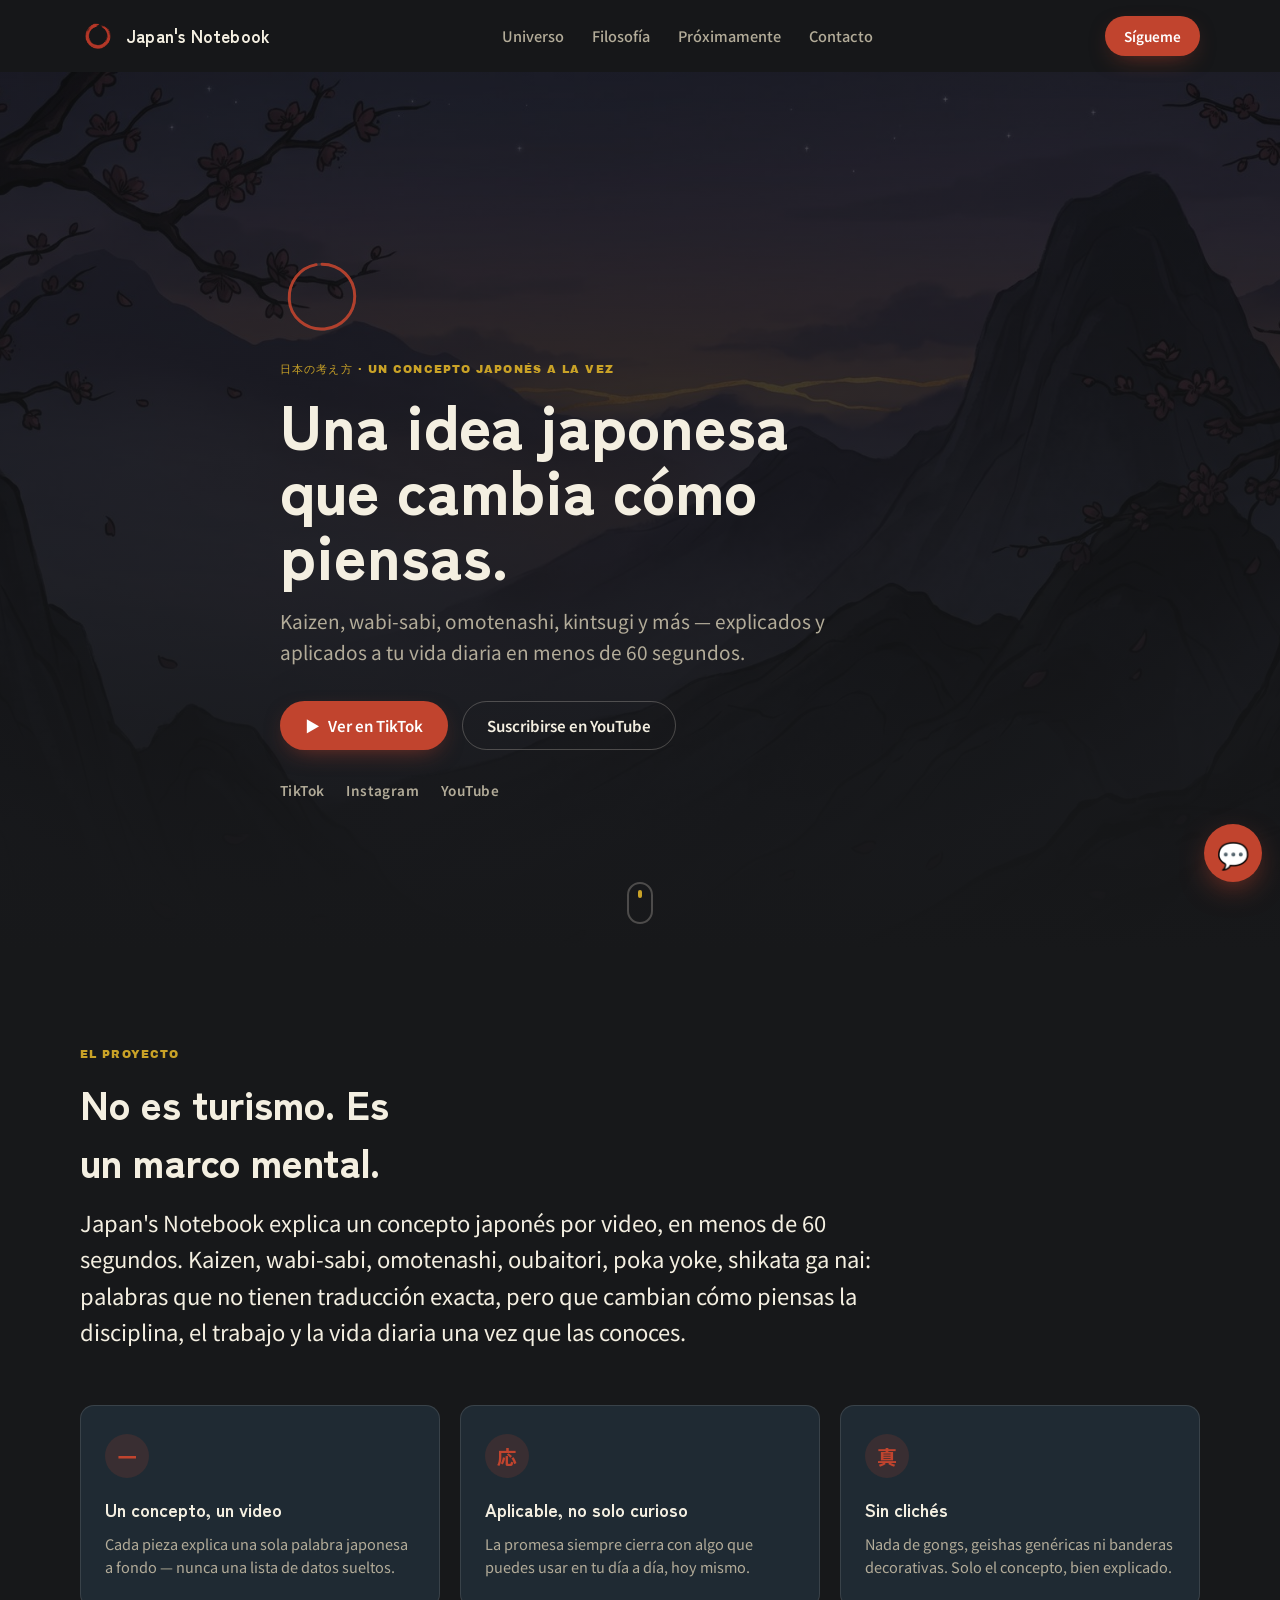
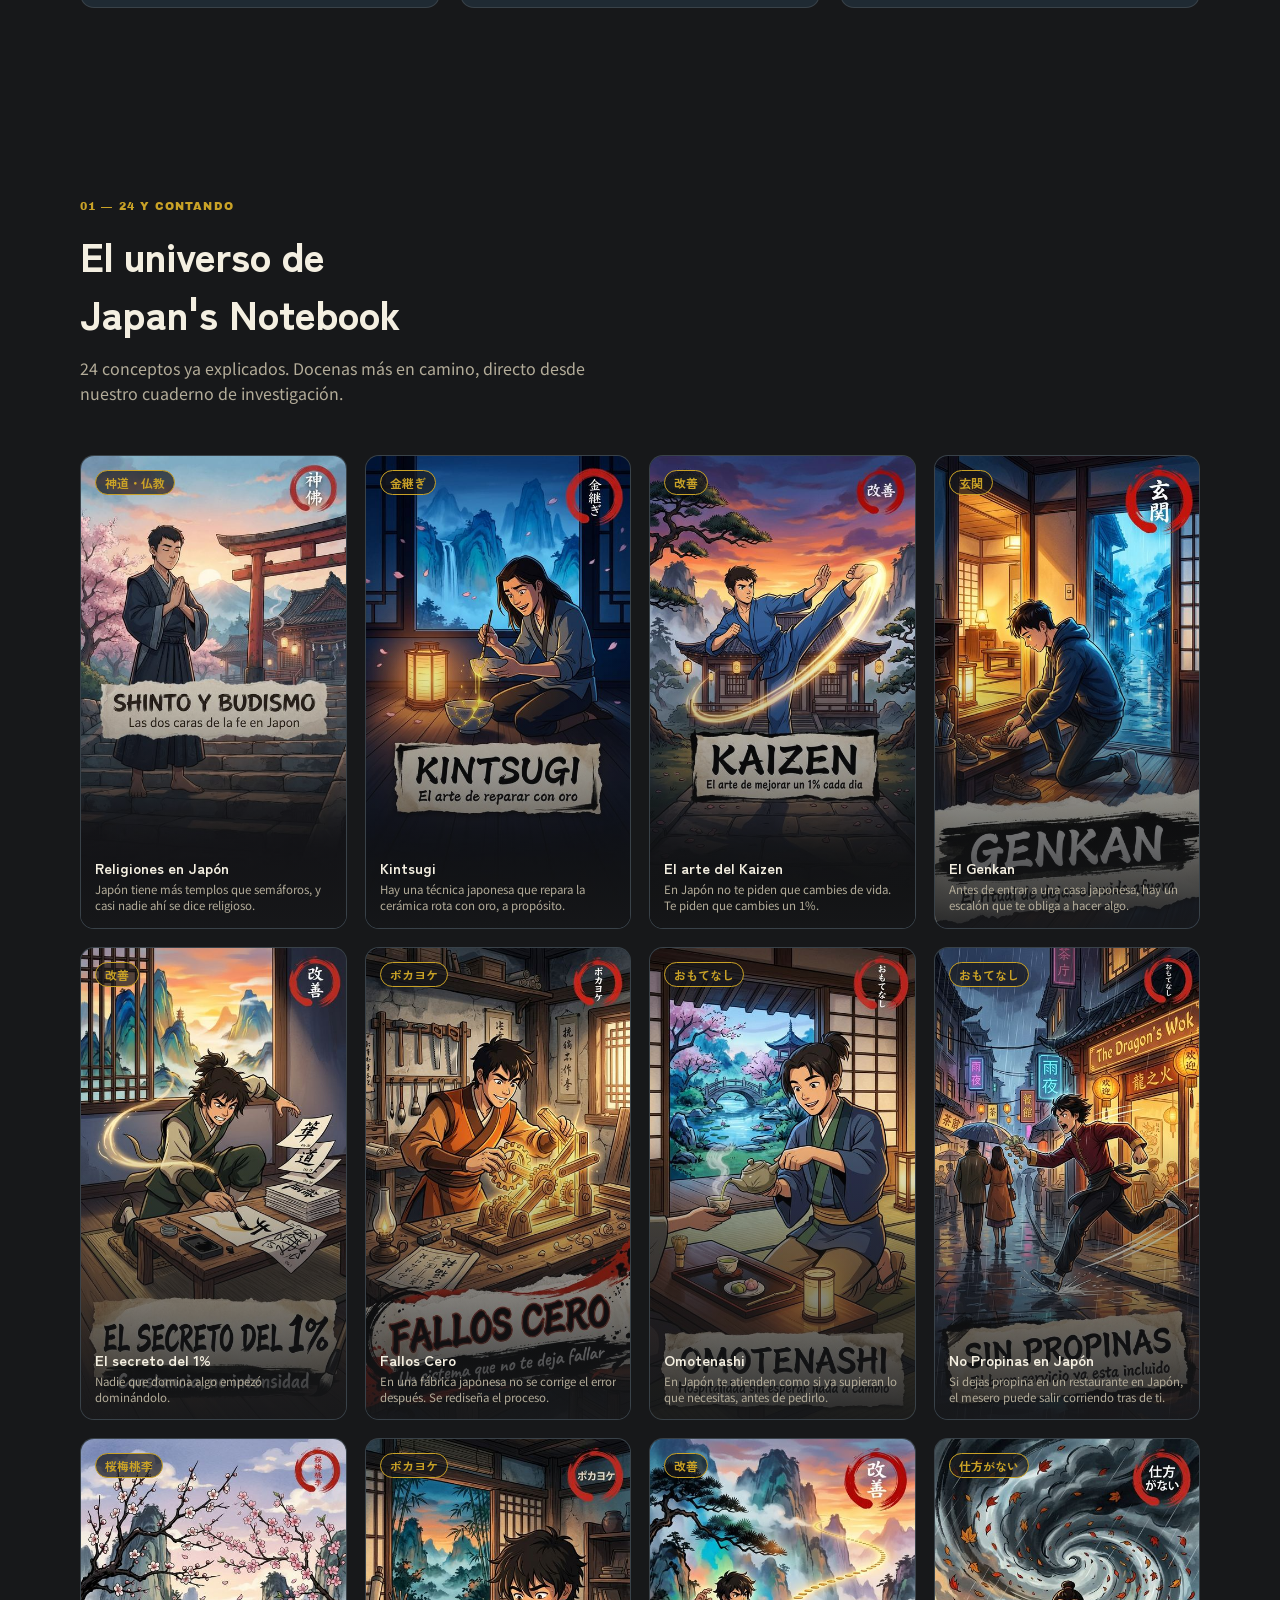
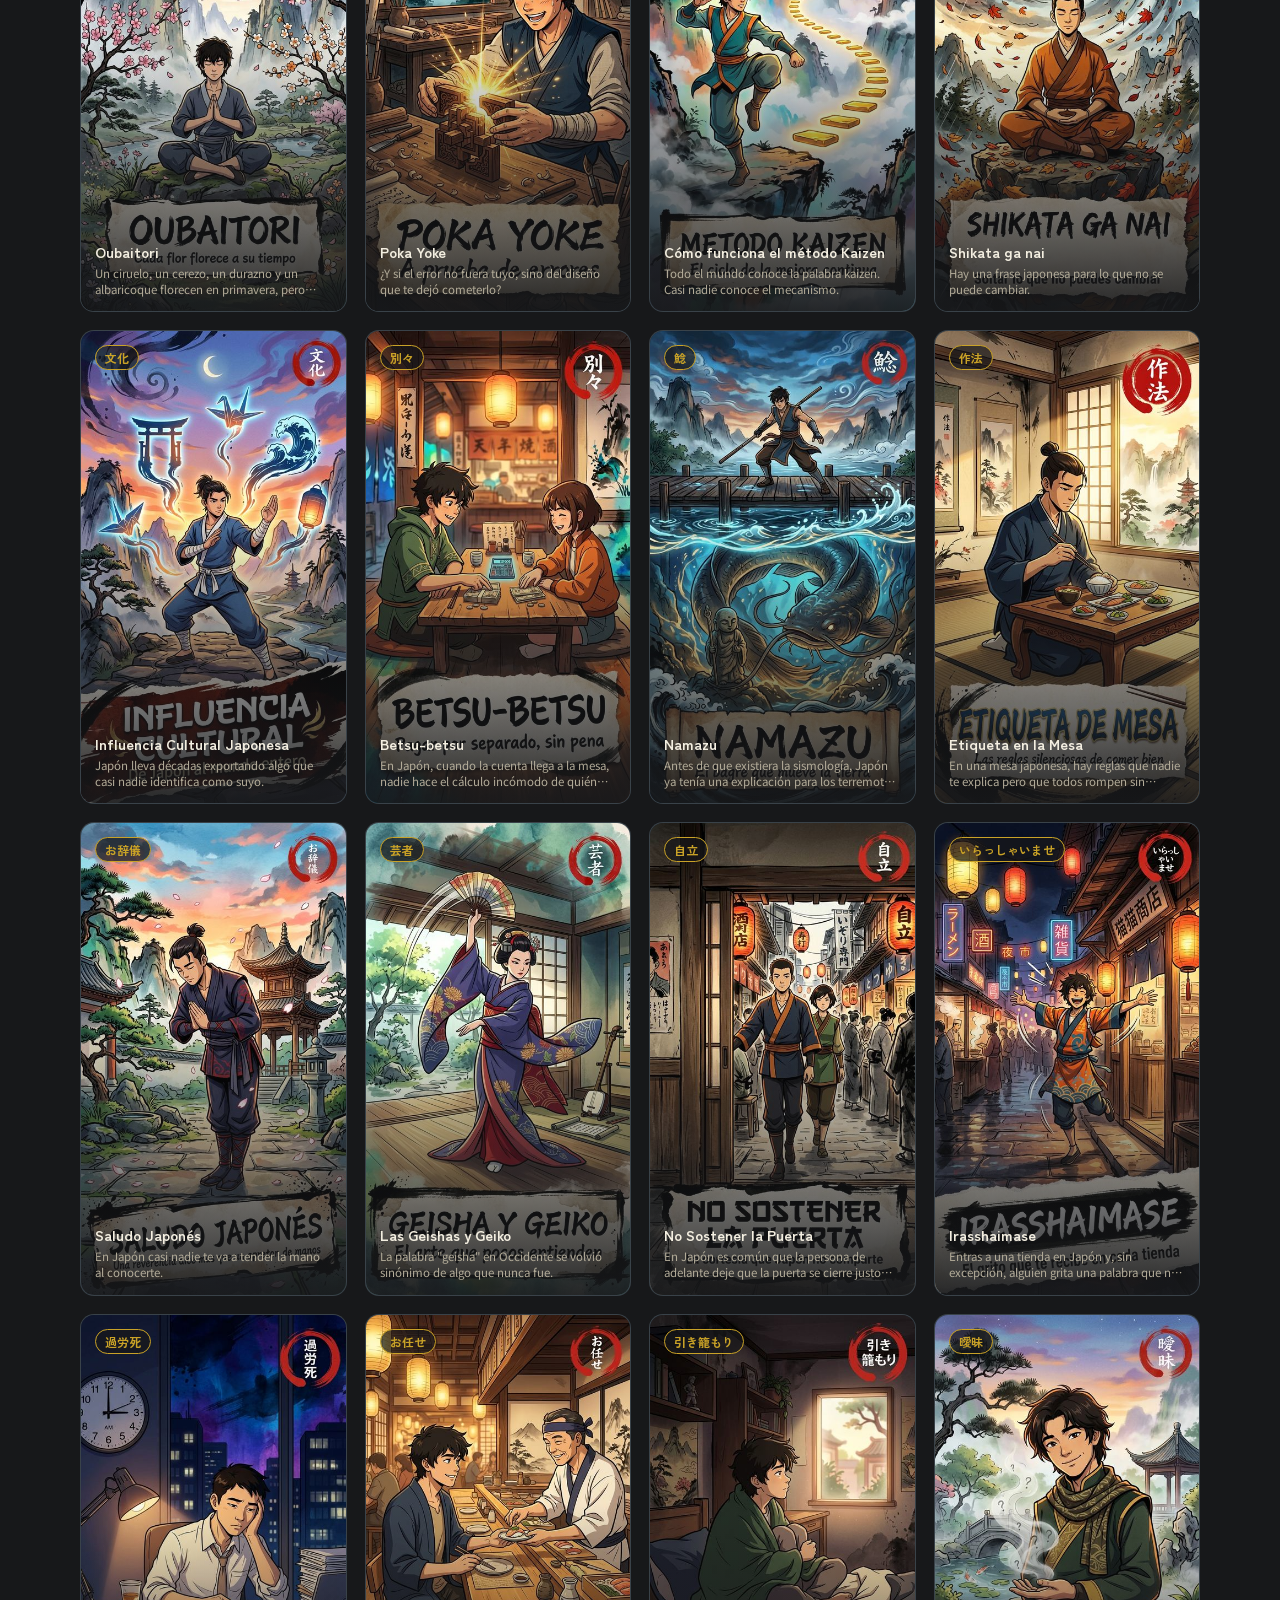
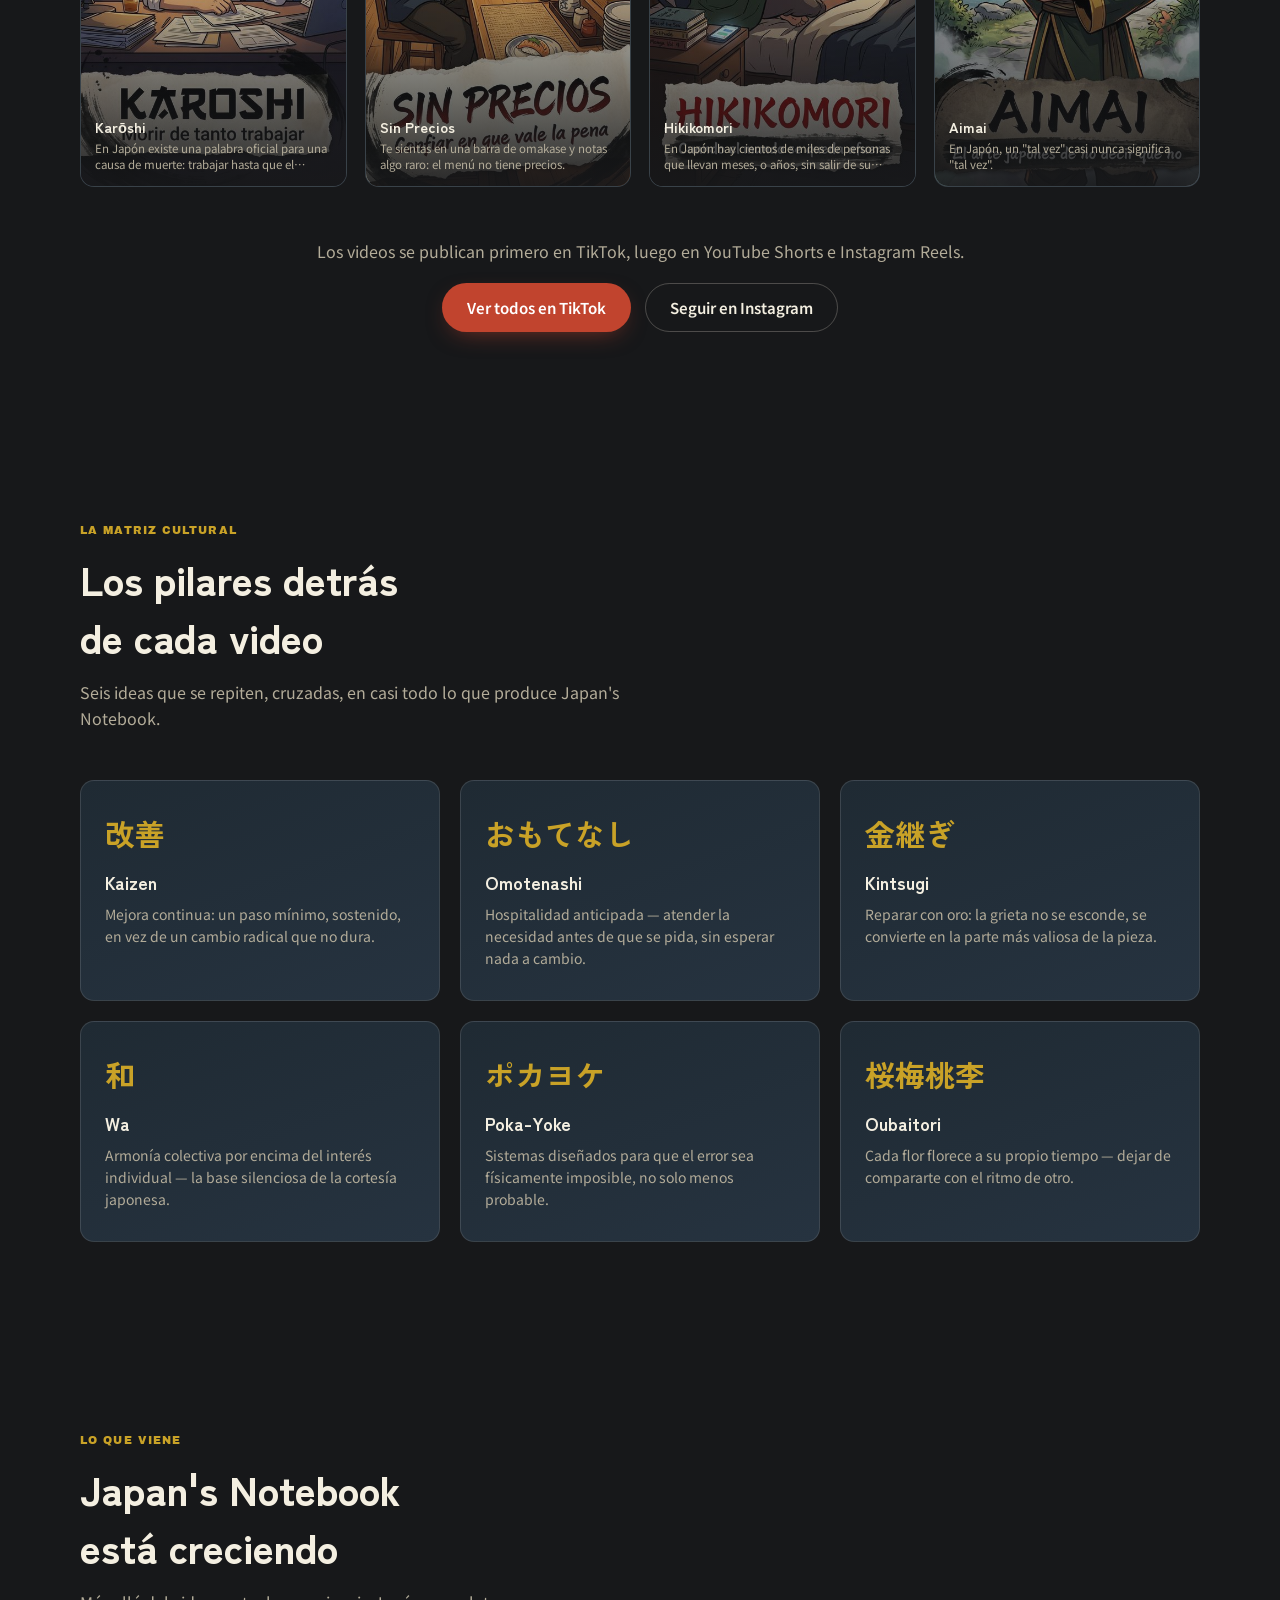
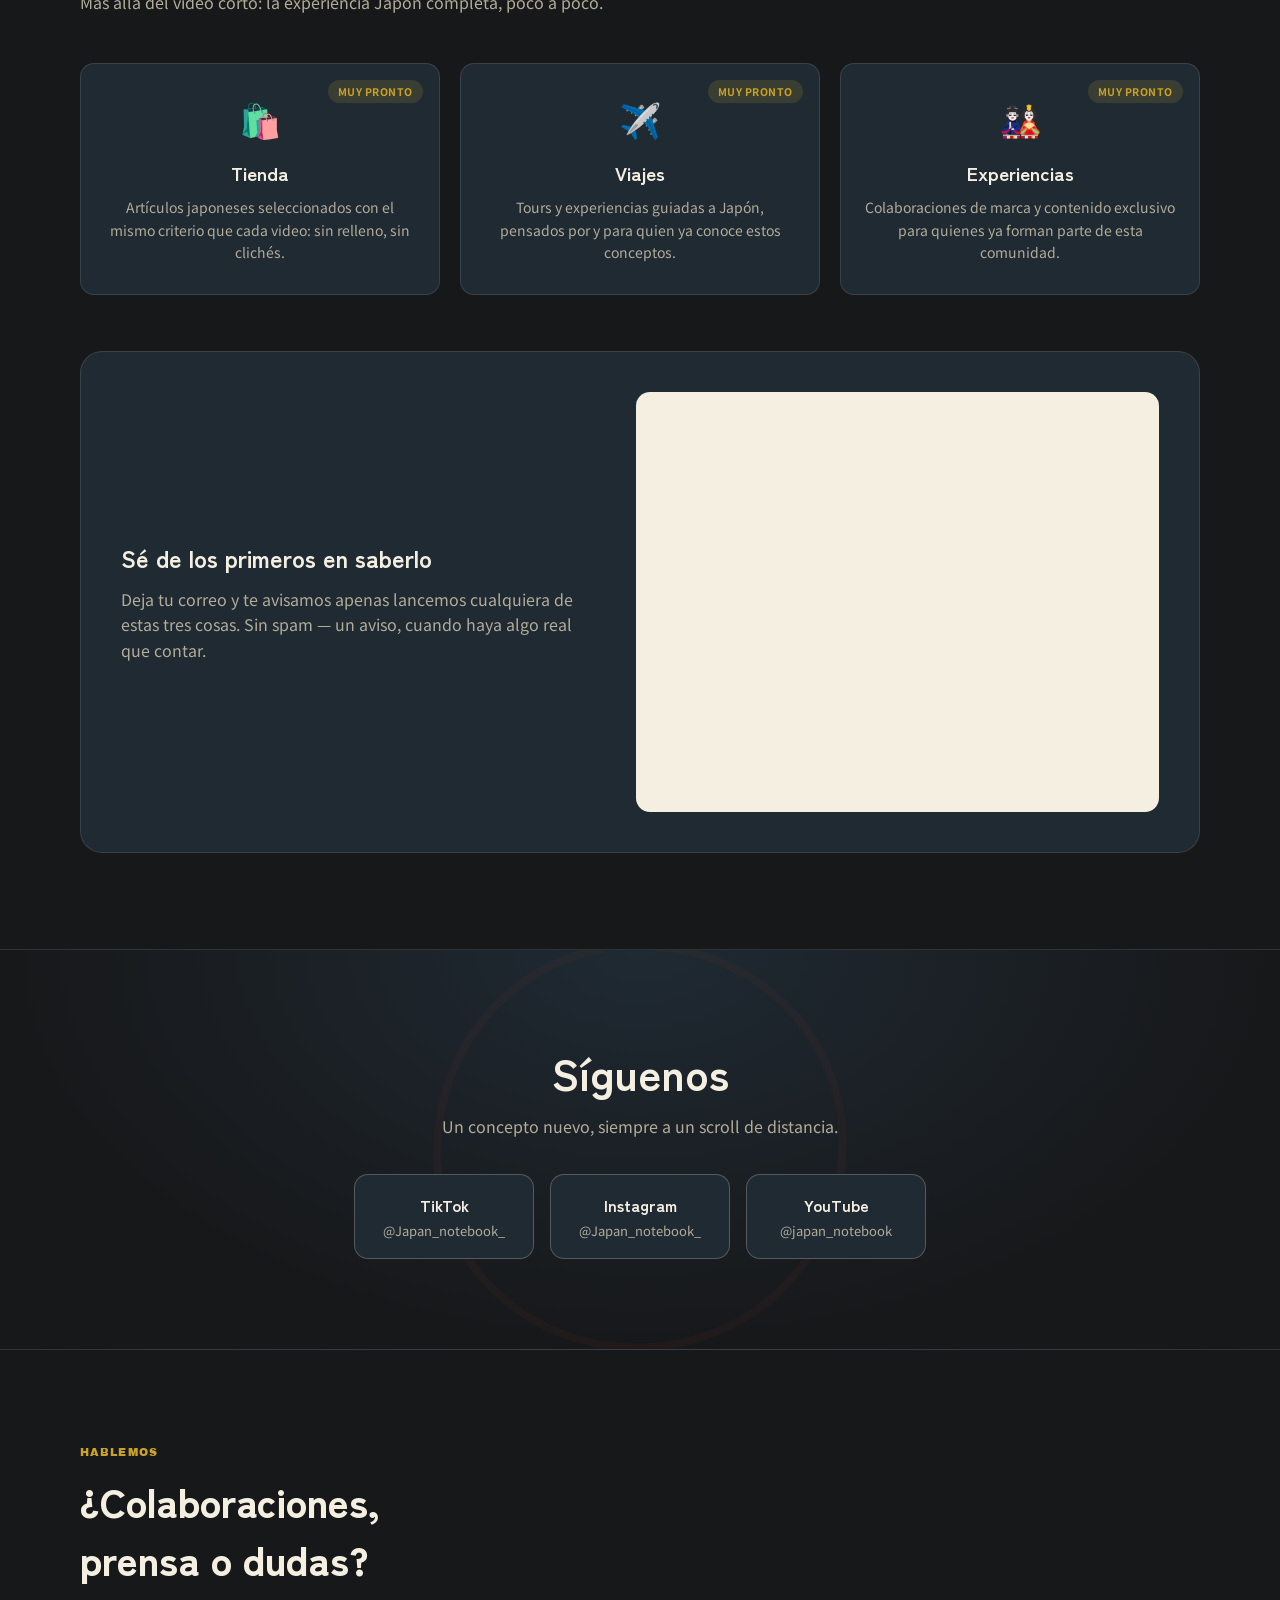
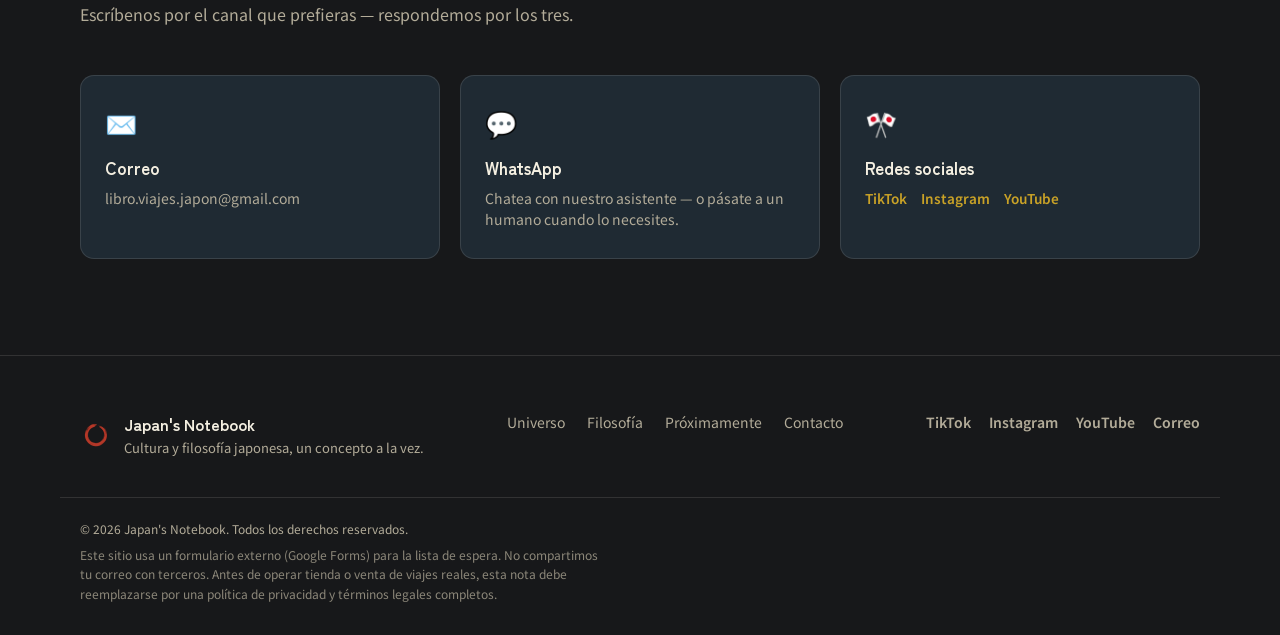
==== index.html @ 7bd335d3 "Add files via upload" ====
<!doctype html>
<html lang="es">
<head>
<meta charset="UTF-8">
<meta name="viewport" content="width=device-width, initial-scale=1, viewport-fit=cover">
<title>Japan's Notebook — Cultura y filosofía japonesa en 60 segundos</title>
<meta name="description" content="Un concepto japonés por video: kaizen, wabi-sabi, omotenashi, kintsugi y más — explicados y aplicados a tu vida diaria en menos de un minuto. Síguenos en TikTok, YouTube e Instagram.">
<meta name="theme-color" content="#17181A">
<!-- TODO: reemplazar por el dominio real una vez esté registrado (ver README.md → "Antes de publicar") -->
<link rel="canonical" href="https://japansnotebook.example.com/">

<!-- Open Graph -->
<meta property="og:type" content="website">
<meta property="og:title" content="Japan's Notebook — Cultura y filosofía japonesa en 60 segundos">
<meta property="og:description" content="Kaizen, wabi-sabi, omotenashi, kintsugi y más — un concepto japonés por video, aplicado a tu vida diaria.">
<meta property="og:image" content="assets/img/branding/hero-banner.jpg">
<meta property="og:locale" content="es_ES">

<!-- Twitter -->
<meta name="twitter:card" content="summary_large_image">
<meta name="twitter:title" content="Japan's Notebook">
<meta name="twitter:description" content="Un concepto japonés por video, explicado y aplicado en menos de 60 segundos.">
<meta name="twitter:image" content="assets/img/branding/hero-banner.jpg">

<!-- PWA -->
<link rel="manifest" href="manifest.json">
<link rel="icon" type="image/png" sizes="32x32" href="assets/icons/favicon-32.png">
<link rel="icon" type="image/png" sizes="16x16" href="assets/icons/favicon-16.png">
<link rel="apple-touch-icon" href="assets/icons/logo-192.png">

<link rel="preconnect" href="https://fonts.googleapis.com">
<link rel="preconnect" href="https://fonts.gstatic.com" crossorigin>
<link href="https://fonts.googleapis.com/css2?family=Zen+Kaku+Gothic+New:wght@500;700;900&family=Noto+Sans+JP:wght@400;500;600&family=Archivo+Black&display=swap" rel="stylesheet">

<link rel="stylesheet" href="css/styles.css">
</head>
<body>

<!-- ================= SKIP LINK ================= -->
<a class="skip-link" href="#main">Saltar al contenido</a>

<!-- ================= HEADER ================= -->
<header class="site-header" id="siteHeader">
  <div class="wrap header-inner">
    <a href="#top" class="brand" aria-label="Japan's Notebook — inicio">
      <img src="assets/img/branding/logo.png" alt="" class="brand-logo" width="36" height="36">
      <span class="brand-name">Japan's Notebook</span>
    </a>

    <nav class="main-nav" id="mainNav" aria-label="Navegación principal">
      <a href="#universo">Universo</a>
      <a href="#filosofia">Filosofía</a>
      <a href="#proximamente">Próximamente</a>
      <a href="#contacto">Contacto</a>
    </nav>

    <div class="header-actions">
      <a class="btn btn-primary btn-sm" href="https://www.tiktok.com/@Japan_notebook_" target="_blank" rel="noopener">Sígueme</a>
      <button class="nav-toggle" id="navToggle" aria-expanded="false" aria-controls="mainNav" aria-label="Abrir menú">
        <span></span><span></span><span></span>
      </button>
    </div>
  </div>
</header>

<main id="main">

  <!-- ================= HERO ================= -->
  <section class="hero" id="top">
    <div class="hero-bg" aria-hidden="true">
      <img src="assets/img/branding/hero-banner.jpg" alt="" width="1920" height="1073">
    </div>
    <div class="hero-scrim" aria-hidden="true"></div>

    <div class="wrap hero-inner">
      <svg class="hero-enso" viewBox="0 0 200 200" aria-hidden="true">
        <circle class="hero-enso-track" cx="100" cy="100" r="78" />
        <path class="hero-enso-stroke" d="M 100 22 C 143 22 178 55 178 98 C 178 138 148 172 106 176 C 62 180 24 148 22 106 C 20 66 46 30 86 23" />
      </svg>

      <p class="eyebrow reveal">日本の考え方 · Un concepto japonés a la vez</p>
      <h1 class="hero-title reveal">Una idea japonesa<br>que cambia cómo piensas.</h1>
      <p class="hero-sub reveal">Kaizen, wabi-sabi, omotenashi, kintsugi y más — explicados y aplicados a tu vida diaria en menos de 60 segundos.</p>

      <div class="hero-ctas reveal">
        <a class="btn btn-primary" href="https://www.tiktok.com/@Japan_notebook_" target="_blank" rel="noopener">
          <span class="ico" aria-hidden="true">▶</span> Ver en TikTok
        </a>
        <a class="btn btn-outline" href="https://www.youtube.com/@japan_notebook" target="_blank" rel="noopener">Suscribirse en YouTube</a>
      </div>

      <div class="hero-socials reveal" aria-label="Redes sociales">
        <a href="https://www.tiktok.com/@Japan_notebook_" target="_blank" rel="noopener" aria-label="TikTok">TikTok</a>
        <a href="https://www.instagram.com/Japan_notebook_" target="_blank" rel="noopener" aria-label="Instagram">Instagram</a>
        <a href="https://www.youtube.com/@japan_notebook" target="_blank" rel="noopener" aria-label="YouTube">YouTube</a>
      </div>
    </div>

    <a href="#manifiesto" class="scroll-cue" aria-label="Bajar a la siguiente sección">
      <span></span>
    </a>
  </section>

  <!-- ================= AD SLOT 1 ================= -->
  <div class="ad-slot" id="adSlot1" data-ad-slot="1" aria-hidden="true">
    <!--
      Espacio reservado para Google AdSense.
      Pega aquí tu <script> de AdSense y el bloque <ins class="adsbygoogle">.
      El contenedor .ad-slot está oculto (display:none) hasta que tenga contenido real,
      para no mostrar una caja vacía a los visitantes. Ver README.md → "Monetización con anuncios".
    -->
  </div>

  <!-- ================= MANIFIESTO ================= -->
  <section class="section manifesto" id="manifiesto">
    <div class="wrap">
      <p class="eyebrow reveal">El proyecto</p>
      <h2 class="section-title reveal">No es turismo. Es un marco mental.</h2>
      <p class="manifesto-lead reveal">
        Japan's Notebook explica un concepto japonés por video, en menos de 60 segundos. Kaizen, wabi-sabi,
        omotenashi, oubaitori, poka yoke, shikata ga nai: palabras que no tienen traducción exacta, pero que
        cambian cómo piensas la disciplina, el trabajo y la vida diaria una vez que las conoces.
      </p>

      <div class="pillars">
        <article class="pillar reveal">
          <span class="pillar-mark" aria-hidden="true">一</span>
          <h3>Un concepto, un video</h3>
          <p>Cada pieza explica una sola palabra japonesa a fondo — nunca una lista de datos sueltos.</p>
        </article>
        <article class="pillar reveal">
          <span class="pillar-mark" aria-hidden="true">応</span>
          <h3>Aplicable, no solo curioso</h3>
          <p>La promesa siempre cierra con algo que puedes usar en tu día a día, hoy mismo.</p>
        </article>
        <article class="pillar reveal">
          <span class="pillar-mark" aria-hidden="true">真</span>
          <h3>Sin clichés</h3>
          <p>Nada de gongs, geishas genéricas ni banderas decorativas. Solo el concepto, bien explicado.</p>
        </article>
      </div>
    </div>
  </section>

  <!-- ================= UNIVERSO ================= -->
  <section class="section universo" id="universo">
    <div class="wrap">
      <p class="eyebrow reveal">01 — 24 y contando</p>
      <h2 class="section-title reveal">El universo de Japan's Notebook</h2>
      <p class="section-sub reveal">24 conceptos ya explicados. Docenas más en camino, directo desde nuestro cuaderno de investigación.</p>

      <div class="video-grid" id="videoGrid"><!-- generado por js/main.js --></div>

      <div class="universo-cta reveal">
        <p>Los videos se publican primero en TikTok, luego en YouTube Shorts e Instagram Reels.</p>
        <div class="hero-ctas">
          <a class="btn btn-primary" href="https://www.tiktok.com/@Japan_notebook_" target="_blank" rel="noopener">Ver todos en TikTok</a>
          <a class="btn btn-outline" href="https://www.instagram.com/Japan_notebook_" target="_blank" rel="noopener">Seguir en Instagram</a>
        </div>
      </div>
    </div>
  </section>

  <!-- ================= FILOSOFÍA ================= -->
  <section class="section filosofia" id="filosofia">
    <div class="wrap">
      <p class="eyebrow reveal">La matriz cultural</p>
      <h2 class="section-title reveal">Los pilares detrás de cada video</h2>
      <p class="section-sub reveal">Seis ideas que se repiten, cruzadas, en casi todo lo que produce Japan's Notebook.</p>

      <div class="philosophy-grid">
        <article class="phi-tile reveal">
          <span class="phi-kanji" lang="ja">改善</span>
          <h3>Kaizen</h3>
          <p>Mejora continua: un paso mínimo, sostenido, en vez de un cambio radical que no dura.</p>
        </article>
        <article class="phi-tile reveal">
          <span class="phi-kanji" lang="ja">おもてなし</span>
          <h3>Omotenashi</h3>
          <p>Hospitalidad anticipada — atender la necesidad antes de que se pida, sin esperar nada a cambio.</p>
        </article>
        <article class="phi-tile reveal">
          <span class="phi-kanji" lang="ja">金継ぎ</span>
          <h3>Kintsugi</h3>
          <p>Reparar con oro: la grieta no se esconde, se convierte en la parte más valiosa de la pieza.</p>
        </article>
        <article class="phi-tile reveal">
          <span class="phi-kanji" lang="ja">和</span>
          <h3>Wa</h3>
          <p>Armonía colectiva por encima del interés individual — la base silenciosa de la cortesía japonesa.</p>
        </article>
        <article class="phi-tile reveal">
          <span class="phi-kanji" lang="ja">ポカヨケ</span>
          <h3>Poka-Yoke</h3>
          <p>Sistemas diseñados para que el error sea físicamente imposible, no solo menos probable.</p>
        </article>
        <article class="phi-tile reveal">
          <span class="phi-kanji" lang="ja">桜梅桃李</span>
          <h3>Oubaitori</h3>
          <p>Cada flor florece a su propio tiempo — dejar de compararte con el ritmo de otro.</p>
        </article>
      </div>
    </div>
  </section>

  <!-- ================= AD SLOT 2 ================= -->
  <div class="ad-slot" id="adSlot2" data-ad-slot="2" aria-hidden="true">
    <!-- Segundo espacio reservado para Google AdSense. Ver README.md -->
  </div>

  <!-- ================= PRÓXIMAMENTE ================= -->
  <section class="section proximamente" id="proximamente">
    <div class="wrap">
      <p class="eyebrow reveal">Lo que viene</p>
      <h2 class="section-title reveal">Japan's Notebook está creciendo</h2>
      <p class="section-sub reveal">Más allá del video corto: la experiencia Japón completa, poco a poco.</p>

      <div class="coming-grid">
        <article class="coming-card reveal">
          <span class="coming-badge">Muy pronto</span>
          <span class="coming-icon" aria-hidden="true">🛍️</span>
          <h3>Tienda</h3>
          <p>Artículos japoneses seleccionados con el mismo criterio que cada video: sin relleno, sin clichés.</p>
        </article>
        <article class="coming-card reveal">
          <span class="coming-badge">Muy pronto</span>
          <span class="coming-icon" aria-hidden="true">✈️</span>
          <h3>Viajes</h3>
          <p>Tours y experiencias guiadas a Japón, pensados por y para quien ya conoce estos conceptos.</p>
        </article>
        <article class="coming-card reveal">
          <span class="coming-badge">Muy pronto</span>
          <span class="coming-icon" aria-hidden="true">🎎</span>
          <h3>Experiencias</h3>
          <p>Colaboraciones de marca y contenido exclusivo para quienes ya forman parte de esta comunidad.</p>
        </article>
      </div>

      <div class="waitlist reveal">
        <div class="waitlist-copy">
          <h3>Sé de los primeros en saberlo</h3>
          <p>Deja tu correo y te avisamos apenas lancemos cualquiera de estas tres cosas. Sin spam — un aviso, cuando haya algo real que contar.</p>
        </div>
        <div class="waitlist-form-wrap">
          <iframe
            title="Formulario de lista de espera — Japan's Notebook"
            src="https://docs.google.com/forms/d/e/1FAIpQLSeVOFcT_PBuRQV5tQ8cp1-GQurN9Yeg6N2aYg0FWGImpdUIcw/viewform?embedded=true"
            loading="lazy">
            Cargando…
          </iframe>
        </div>
      </div>
    </div>
  </section>

  <!-- ================= SOCIAL CTA BAND ================= -->
  <section class="social-band">
    <div class="wrap social-band-inner">
      <svg class="band-enso" viewBox="0 0 200 200" aria-hidden="true">
        <path d="M 100 22 C 143 22 178 55 178 98 C 178 138 148 172 106 176 C 62 180 24 148 22 106 C 20 66 46 30 86 23" />
      </svg>
      <h2 class="reveal">Síguenos</h2>
      <p class="reveal">Un concepto nuevo, siempre a un scroll de distancia.</p>
      <div class="social-buttons reveal">
        <a class="social-btn" href="https://www.tiktok.com/@Japan_notebook_" target="_blank" rel="noopener">
          <strong>TikTok</strong><span>@Japan_notebook_</span>
        </a>
        <a class="social-btn" href="https://www.instagram.com/Japan_notebook_" target="_blank" rel="noopener">
          <strong>Instagram</strong><span>@Japan_notebook_</span>
        </a>
        <a class="social-btn" href="https://www.youtube.com/@japan_notebook" target="_blank" rel="noopener">
          <strong>YouTube</strong><span>@japan_notebook</span>
        </a>
      </div>
    </div>
  </section>

  <!-- ================= CONTACTO ================= -->
  <section class="section contacto" id="contacto">
    <div class="wrap">
      <p class="eyebrow reveal">Hablemos</p>
      <h2 class="section-title reveal">¿Colaboraciones, prensa o dudas?</h2>
      <p class="section-sub reveal">Escríbenos por el canal que prefieras — respondemos por los tres.</p>

      <div class="contact-grid">
        <a class="contact-card reveal" href="mailto:libro.viajes.japon@gmail.com">
          <span class="contact-icon" aria-hidden="true">✉️</span>
          <h3>Correo</h3>
          <p>libro.viajes.japon@gmail.com</p>
        </a>
        <button class="contact-card reveal" type="button" id="openChatbot">
          <span class="contact-icon" aria-hidden="true">💬</span>
          <h3>WhatsApp</h3>
          <p>Chatea con nuestro asistente — o pásate a un humano cuando lo necesites.</p>
        </button>
        <div class="contact-card reveal contact-card-socials">
          <span class="contact-icon" aria-hidden="true">🎌</span>
          <h3>Redes sociales</h3>
          <div class="contact-social-links">
            <a href="https://www.tiktok.com/@Japan_notebook_" target="_blank" rel="noopener">TikTok</a>
            <a href="https://www.instagram.com/Japan_notebook_" target="_blank" rel="noopener">Instagram</a>
            <a href="https://www.youtube.com/@japan_notebook" target="_blank" rel="noopener">YouTube</a>
          </div>
        </div>
      </div>
    </div>
  </section>

</main>

<!-- ================= FOOTER ================= -->
<footer class="site-footer">
  <div class="wrap footer-inner">
    <div class="footer-brand">
      <img src="assets/img/branding/logo.png" alt="" width="32" height="32">
      <div>
        <p class="footer-name">Japan's Notebook</p>
        <p class="footer-tagline">Cultura y filosofía japonesa, un concepto a la vez.</p>
      </div>
    </div>

    <nav class="footer-nav" aria-label="Navegación de pie de página">
      <a href="#universo">Universo</a>
      <a href="#filosofia">Filosofía</a>
      <a href="#proximamente">Próximamente</a>
      <a href="#contacto">Contacto</a>
    </nav>

    <div class="footer-socials">
      <a href="https://www.tiktok.com/@Japan_notebook_" target="_blank" rel="noopener">TikTok</a>
      <a href="https://www.instagram.com/Japan_notebook_" target="_blank" rel="noopener">Instagram</a>
      <a href="https://www.youtube.com/@japan_notebook" target="_blank" rel="noopener">YouTube</a>
      <a href="mailto:libro.viajes.japon@gmail.com">Correo</a>
    </div>
  </div>
  <div class="wrap footer-legal">
    <p>© 2026 Japan's Notebook. Todos los derechos reservados.</p>
    <p class="footer-note">Este sitio usa un formulario externo (Google Forms) para la lista de espera. No compartimos tu correo con terceros. Antes de operar tienda o venta de viajes reales, esta nota debe reemplazarse por una política de privacidad y términos legales completos.</p>
  </div>
</footer>

<!-- ================= WHATSAPP CHATBOT WIDGET ================= -->
<div class="chat-widget" id="chatWidget">
  <button class="chat-fab" id="chatFab" aria-label="Abrir chat de WhatsApp" aria-expanded="false" aria-controls="chatPanel">
    <span class="chat-fab-icon" aria-hidden="true">💬</span>
  </button>

  <div class="chat-panel" id="chatPanel" role="dialog" aria-label="Asistente de Japan's Notebook" hidden>
    <div class="chat-panel-header">
      <div>
        <p class="chat-panel-title">Asistente Japan's Notebook</p>
        <p class="chat-panel-status">Responde al instante · humano si lo necesitas</p>
      </div>
      <button class="chat-close" id="chatClose" aria-label="Cerrar chat">✕</button>
    </div>

    <div class="chat-messages" id="chatMessages" aria-live="polite"></div>

    <div class="chat-quick-replies" id="chatQuickReplies"></div>

    <div class="chat-footer">
      <a id="chatWhatsappLink" class="btn btn-primary btn-sm btn-block" href="#" target="_blank" rel="noopener">Hablar por WhatsApp</a>
    </div>
  </div>
</div>

<script src="js/main.js" defer></script>
<script src="js/chatbot.js" defer></script>
<script src="js/sw-register.js" defer></script>
</body>
</html>
---- css/styles.css ----
/* =========================================================
   Japan's Notebook — Landing page
   Design tokens tomados de MARCA.md (fuente de verdad de marca)
   ========================================================= */

:root{
  --bg: #17181A;           /* sumi */
  --surface: #1F2A33;      /* indigo noche */
  --surface-2: #263340;
  --line: rgba(244,239,225,0.12);
  --line-strong: rgba(244,239,225,0.24);
  --text: #F4EFE1;         /* washi */
  --text-dim: #B3AC99;
  --shu: #C1442E;          /* acento de marca */
  --shu-dim: rgba(193,68,46,0.16);
  --gold: #C9A227;         /* kintsugi */
  --gold-dim: rgba(201,162,39,0.16);
  --vermillion: #E4572E;   /* CTA */

  --radius-sm: 8px;
  --radius: 14px;
  --radius-lg: 22px;

  --font-display: 'Zen Kaku Gothic New', 'Hiragino Sans', sans-serif;
  --font-body: 'Noto Sans JP', 'Hiragino Sans', sans-serif;
  --font-label: 'Archivo Black', 'Arial Black', sans-serif;

  --container: 1160px;
  --header-h: 72px;

  color-scheme: dark;
}

/* ---------- reset ---------- */
*, *::before, *::after{ box-sizing: border-box; }
html{ scroll-behavior: smooth; }
body{
  margin:0;
  background: var(--bg);
  color: var(--text);
  font-family: var(--font-body);
  -webkit-font-smoothing: antialiased;
  overflow-x: hidden;
}
img{ max-width:100%; display:block; }
a{ color: inherit; text-decoration: none; }
button{ font: inherit; color: inherit; background:none; border:none; cursor:pointer; }
ul{ list-style:none; margin:0; padding:0; }
h1,h2,h3{ font-family: var(--font-display); margin:0; text-wrap: balance; }
p{ margin:0; }

@media (prefers-reduced-motion: reduce){
  *{ animation-duration: 0.01ms !important; animation-iteration-count: 1 !important; transition-duration: 0.01ms !important; scroll-behavior: auto !important; }
}

.wrap{ max-width: var(--container); margin: 0 auto; padding: 0 20px; }
.skip-link{
  position: fixed; top:-60px; left:12px; z-index: 999; background: var(--shu); color:#fff;
  padding: 10px 16px; border-radius: var(--radius-sm); transition: top .15s;
}
.skip-link:focus{ top: 12px; }

/* ---------- reveal-on-scroll ---------- */
.reveal{ opacity: 0; transform: translateY(18px); transition: opacity .6s ease, transform .6s ease; }
.reveal.in-view{ opacity: 1; transform: translateY(0); }

/* ---------- buttons ---------- */
.btn{
  display:inline-flex; align-items:center; justify-content:center; gap:8px;
  font-family: var(--font-body); font-weight:600; font-size: 15px;
  padding: 13px 24px; border-radius: 999px; border: 1px solid transparent;
  transition: transform .15s ease, background .15s ease, border-color .15s ease, box-shadow .15s ease;
  white-space: nowrap;
}
.btn:hover{ transform: translateY(-2px); }
.btn:active{ transform: translateY(0); }
.btn-primary{ background: var(--shu); color: #fff; box-shadow: 0 8px 24px -10px rgba(193,68,46,0.65); }
.btn-primary:hover{ background: #d6512f; }
.btn-outline{ border-color: var(--line-strong); color: var(--text); }
.btn-outline:hover{ border-color: var(--text); background: rgba(244,239,225,0.05); }
.btn-sm{ padding: 9px 18px; font-size: 13.5px; }
.btn-block{ width:100%; }

/* ============ HEADER ============ */
.site-header{
  position: sticky; top:0; z-index: 60; height: var(--header-h);
  display:flex; align-items:center;
  background: rgba(23,24,26,0.72); backdrop-filter: blur(10px);
  border-bottom: 1px solid transparent;
  transition: border-color .2s ease, background .2s ease;
}
.site-header.scrolled{ border-color: var(--line); background: rgba(23,24,26,0.92); }
.header-inner{ display:flex; align-items:center; justify-content:space-between; gap:20px; width:100%; }
.brand{ display:flex; align-items:center; gap:10px; }
.brand-logo{ border-radius:50%; }
.brand-name{ font-family: var(--font-display); font-weight:700; font-size: 17px; letter-spacing:.2px; }

.main-nav{ display:flex; align-items:center; gap:28px; }
.main-nav a{ font-size: 14.5px; color: var(--text-dim); font-weight:500; transition: color .15s; }
.main-nav a:hover{ color: var(--text); }

.header-actions{ display:flex; align-items:center; gap:14px; }
.nav-toggle{ display:none; flex-direction:column; gap:5px; padding:8px; }
.nav-toggle span{ width:22px; height:2px; background: var(--text); border-radius:2px; transition: transform .2s, opacity .2s; }

@media (max-width: 860px){
  .main-nav{
    position:fixed; inset: var(--header-h) 0 auto 0; flex-direction:column; align-items:flex-start; gap:0;
    background: var(--bg); border-bottom:1px solid var(--line);
    padding: 8px 20px 18px; transform: translateY(-8px); opacity:0; pointer-events:none;
    transition: opacity .18s ease, transform .18s ease;
  }
  .main-nav.open{ opacity:1; transform: translateY(0); pointer-events:auto; }
  .main-nav a{ padding: 12px 0; width:100%; border-bottom: 1px dashed var(--line); font-size:16px; }
  .nav-toggle{ display:flex; }
  .header-actions .btn-sm{ display:none; }
}

/* ============ HERO ============ */
.hero{
  position: relative; min-height: min(880px, 100svh); display:flex; align-items:center;
  padding: calc(var(--header-h) + 40px) 0 80px; overflow:hidden;
}
.hero-bg{
  position:absolute; inset:0; overflow:hidden;
  filter: saturate(1.05) brightness(.55);
}
.hero-bg img{
  width:100%; height:100%; object-fit: cover; object-position: center;
}
.hero-scrim{
  position:absolute; inset:0;
  background: linear-gradient(180deg, rgba(23,24,26,.55) 0%, rgba(23,24,26,.72) 55%, var(--bg) 100%);
}
.hero-inner{ position:relative; z-index:2; max-width: 760px; }
.hero-enso{ width: 84px; height:84px; margin-bottom: 18px; opacity:.9; }
.hero-enso-track{ fill:none; stroke: rgba(244,239,225,.12); stroke-width:6; }
.hero-enso-stroke{
  fill:none; stroke: var(--shu); stroke-width:7; stroke-linecap:round;
  stroke-dasharray: 480; stroke-dashoffset: 480;
  animation: draw-enso 1.6s cubic-bezier(.65,0,.35,1) .3s forwards;
}
@keyframes draw-enso{ to{ stroke-dashoffset: 0; } }

.eyebrow{
  font-family: var(--font-label); font-size: 11px; letter-spacing: .1em; text-transform: uppercase;
  color: var(--gold); margin: 0 0 14px;
}
.hero-title{
  font-size: clamp(34px, 6vw, 62px); font-weight:900; line-height:1.05; margin-bottom: 20px;
}
.hero-sub{
  font-size: clamp(16px, 2vw, 19px); color: var(--text-dim); max-width: 56ch; line-height:1.6; margin-bottom: 34px;
}
.hero-ctas{ display:flex; flex-wrap:wrap; gap:14px; margin-bottom: 30px; }
.hero-socials{ display:flex; gap:22px; }
.hero-socials a{ font-size: 13.5px; color: var(--text-dim); font-weight:600; letter-spacing:.03em; border-bottom: 1px solid transparent; }
.hero-socials a:hover{ color: var(--text); border-color: var(--line-strong); }

.scroll-cue{
  position:absolute; left:50%; bottom: 28px; transform: translateX(-50%); z-index:2;
  width: 26px; height: 42px; border: 2px solid var(--line-strong); border-radius: 20px;
}
.scroll-cue span{
  position:absolute; top:6px; left:50%; width:4px; height:8px; margin-left:-2px; border-radius:2px;
  background: var(--gold); animation: cue 1.6s ease-in-out infinite;
}
@keyframes cue{ 0%{ opacity:1; transform: translateY(0);} 70%{ opacity:0; transform: translateY(14px);} 100%{opacity:0;} }

/* ============ SECTIONS (shared) ============ */
.section{ padding: 96px 0; }
.section-title{ font-size: clamp(26px, 3.6vw, 40px); font-weight:800; max-width: 18ch; margin-bottom: 14px; }
.section-sub{ color: var(--text-dim); font-size: 16px; max-width: 62ch; line-height:1.6; margin-bottom: 48px; }

/* ============ AD SLOTS ============ */
.ad-slot{ display:none; } /* se activa (display:block/flex) cuando tenga contenido real de AdSense */
.ad-slot.has-ad{
  display:flex; align-items:center; justify-content:center; min-height: 100px;
  max-width: var(--container); margin: 0 auto; padding: 16px 20px;
}

/* ============ MANIFIESTO ============ */
.manifesto-lead{
  font-size: clamp(18px, 2.2vw, 22px); line-height:1.65; max-width: 68ch; margin-bottom: 56px; color: var(--text);
}
.pillars{ display:grid; grid-template-columns: repeat(3, 1fr); gap: 20px; }
.pillar{
  background: var(--surface); border:1px solid var(--line); border-radius: var(--radius);
  padding: 28px 24px; transition: border-color .2s, transform .2s;
}
.pillar:hover{ border-color: var(--line-strong); transform: translateY(-4px); }
.pillar-mark{
  display:inline-flex; align-items:center; justify-content:center; width:44px; height:44px;
  border-radius:50%; background: var(--shu-dim); color: var(--shu); font-family: var(--font-display);
  font-size: 20px; font-weight:700; margin-bottom: 18px;
}
.pillar h3{ font-size: 18px; margin-bottom: 10px; }
.pillar p{ color: var(--text-dim); font-size: 14.5px; line-height:1.6; }

@media (max-width: 760px){ .pillars{ grid-template-columns: 1fr; } }

/* ============ UNIVERSO / VIDEO GRID ============ */
.video-grid{
  display:grid; grid-template-columns: repeat(4, 1fr); gap: 18px; margin-bottom: 52px;
}
.video-card{
  position:relative; border-radius: var(--radius); overflow:hidden; aspect-ratio: 9/16;
  background: var(--surface); border: 1px solid var(--line);
  transition: transform .25s ease, border-color .25s ease;
}
.video-card:hover{ transform: translateY(-6px); border-color: var(--line-strong); }
.video-card img{ width:100%; height:100%; object-fit: cover; }
.video-card .vc-overlay{
  position:absolute; inset:0; display:flex; flex-direction:column; justify-content:flex-end;
  padding: 14px; background: linear-gradient(180deg, transparent 40%, rgba(23,24,26,.92) 100%);
}
.video-card .vc-kanji{
  align-self:flex-start; font-family: var(--font-display); font-size: 12px; font-weight:700;
  background: rgba(23,24,26,.7); border: 1px solid var(--gold); color: var(--gold);
  padding: 3px 9px; border-radius: 999px; margin-bottom: auto;
}
.video-card .vc-title{ font-family: var(--font-display); font-weight:700; font-size: 14.5px; line-height:1.25; margin-bottom:4px; }
.video-card .vc-hook{ font-size: 11.5px; color: var(--text-dim); line-height:1.4; display:-webkit-box; -webkit-line-clamp:2; -webkit-box-orient:vertical; overflow:hidden; }

.universo-cta{ text-align:center; }
.universo-cta p{ color: var(--text-dim); margin-bottom: 20px; }
.universo-cta .hero-ctas{ justify-content:center; margin:0; }

@media (max-width: 980px){ .video-grid{ grid-template-columns: repeat(3, 1fr); } }
@media (max-width: 680px){ .video-grid{ grid-template-columns: repeat(2, 1fr); gap:12px; } }

/* ============ FILOSOFÍA ============ */
.philosophy-grid{ display:grid; grid-template-columns: repeat(3, 1fr); gap: 20px; }
.phi-tile{
  background: linear-gradient(160deg, var(--surface), var(--surface-2));
  border:1px solid var(--line); border-radius: var(--radius); padding: 30px 24px;
  transition: transform .2s, border-color .2s;
}
.phi-tile:hover{ transform: translateY(-4px); border-color: var(--gold); }
.phi-kanji{ display:block; font-family: var(--font-display); font-size: 30px; font-weight:700; color: var(--gold); margin-bottom: 14px; }
.phi-tile h3{ font-size: 18px; margin-bottom: 8px; }
.phi-tile p{ font-size: 14px; color: var(--text-dim); line-height:1.6; }

@media (max-width: 860px){ .philosophy-grid{ grid-template-columns: repeat(2, 1fr); } }
@media (max-width: 560px){ .philosophy-grid{ grid-template-columns: 1fr; } }

/* ============ PRÓXIMAMENTE ============ */
.coming-grid{ display:grid; grid-template-columns: repeat(3,1fr); gap:20px; margin-bottom: 56px; }
.coming-card{
  position:relative; background: var(--surface); border:1px solid var(--line); border-radius: var(--radius);
  padding: 30px 24px; text-align:center;
}
.coming-badge{
  position:absolute; top:16px; right:16px; font-size: 10.5px; font-weight:700; letter-spacing:.05em;
  text-transform:uppercase; background: var(--gold-dim); color: var(--gold); padding:4px 10px; border-radius: 999px;
}
.coming-icon{ font-size: 34px; display:block; margin-bottom: 16px; }
.coming-card h3{ font-size: 19px; margin-bottom: 10px; }
.coming-card p{ font-size: 14px; color: var(--text-dim); line-height:1.6; }

.waitlist{
  display:grid; grid-template-columns: 1fr 1.1fr; gap: 40px; align-items:center;
  background: var(--surface); border:1px solid var(--line); border-radius: var(--radius-lg); padding: 40px;
}
.waitlist-copy h3{ font-size: 24px; margin-bottom: 12px; }
.waitlist-copy p{ color: var(--text-dim); line-height:1.6; }
.waitlist-form-wrap{ background: var(--text); border-radius: var(--radius); overflow:hidden; min-height: 420px; }
.waitlist-form-wrap iframe{ width:100%; height:420px; border:0; display:block; }

@media (max-width: 900px){
  .coming-grid{ grid-template-columns: 1fr; }
  .waitlist{ grid-template-columns: 1fr; padding: 26px; }
}

/* ============ SOCIAL BAND ============ */
.social-band{
  position:relative; padding: 90px 0; text-align:center; overflow:hidden;
  background: radial-gradient(ellipse at 50% 0%, var(--surface) 0%, var(--bg) 70%);
  border-top:1px solid var(--line); border-bottom:1px solid var(--line);
}
.band-enso{
  position:absolute; top:50%; left:50%; width: 520px; height:520px; transform: translate(-50%,-50%);
  opacity: .05; fill:none; stroke: var(--shu); stroke-width:3;
}
.social-band-inner{ position:relative; z-index:1; }
.social-band h2{ font-size: clamp(28px,4vw,44px); margin-bottom: 10px; }
.social-band p{ color: var(--text-dim); margin-bottom: 36px; }
.social-buttons{ display:flex; justify-content:center; gap: 16px; flex-wrap:wrap; }
.social-btn{
  display:flex; flex-direction:column; gap:4px; min-width: 180px; padding: 18px 26px;
  border-radius: var(--radius); border: 1px solid var(--line-strong); background: var(--surface);
  transition: transform .2s, border-color .2s;
}
.social-btn:hover{ transform: translateY(-4px); border-color: var(--gold); }
.social-btn strong{ font-family: var(--font-display); font-size: 16px; }
.social-btn span{ font-size: 13px; color: var(--text-dim); }

/* ============ CONTACTO ============ */
.contact-grid{ display:grid; grid-template-columns: repeat(3,1fr); gap:20px; }
.contact-card{
  display:block; text-align:left; width:100%; background: var(--surface); border:1px solid var(--line);
  border-radius: var(--radius); padding: 28px 24px; transition: transform .2s, border-color .2s;
}
.contact-card:hover{ transform: translateY(-4px); border-color: var(--line-strong); }
.contact-icon{ font-size: 26px; display:block; margin-bottom: 14px; }
.contact-card h3{ font-size: 17px; margin-bottom: 8px; }
.contact-card p{ font-size: 14px; color: var(--text-dim); line-height:1.5; word-break: break-word; }
.contact-social-links{ display:flex; gap:14px; margin-top:6px; flex-wrap:wrap; }
.contact-social-links a{ font-size: 13.5px; font-weight:600; color: var(--gold); }
.contact-social-links a:hover{ text-decoration: underline; }

@media (max-width: 860px){ .contact-grid{ grid-template-columns: 1fr; } }

/* ============ FOOTER ============ */
.site-footer{ border-top: 1px solid var(--line); padding: 56px 0 0; }
.footer-inner{
  display:flex; flex-wrap:wrap; gap: 32px; justify-content:space-between; align-items:flex-start;
  padding-bottom: 40px; border-bottom: 1px solid var(--line);
}
.footer-brand{ display:flex; gap:12px; align-items:center; }
.footer-name{ font-family: var(--font-display); font-weight:700; }
.footer-tagline{ font-size: 13px; color: var(--text-dim); margin-top:2px; }
.footer-nav{ display:flex; gap:22px; flex-wrap:wrap; }
.footer-nav a{ font-size: 14px; color: var(--text-dim); }
.footer-nav a:hover{ color: var(--text); }
.footer-socials{ display:flex; gap:18px; flex-wrap:wrap; }
.footer-socials a{ font-size: 14px; color: var(--text-dim); font-weight:600; }
.footer-socials a:hover{ color: var(--gold); }
.footer-legal{ padding: 22px 20px 32px; display:flex; flex-direction:column; gap:8px; }
.footer-legal p{ font-size: 12px; color: var(--text-dim); }
.footer-note{ max-width: 74ch; line-height:1.6; opacity:.75; }

/* ============ WHATSAPP CHAT WIDGET ============ */
.chat-widget{ position: fixed; right: 18px; bottom: 18px; z-index: 80; }
.chat-fab{
  width: 58px; height:58px; border-radius:50%; background: var(--shu); color:#fff; font-size: 26px;
  display:flex; align-items:center; justify-content:center; box-shadow: 0 10px 30px -8px rgba(193,68,46,.7);
  transition: transform .2s;
}
.chat-fab:hover{ transform: scale(1.06); }

.chat-panel{
  position: absolute; right:0; bottom: 74px; width: min(340px, 88vw); max-height: 70vh;
  background: var(--surface); border:1px solid var(--line-strong); border-radius: var(--radius-lg);
  box-shadow: 0 20px 60px -15px rgba(0,0,0,.6); display:flex; flex-direction:column; overflow:hidden;
}
.chat-panel[hidden]{ display:none; }
.chat-panel-header{
  display:flex; justify-content:space-between; align-items:flex-start; gap:10px;
  padding: 16px 18px; border-bottom: 1px solid var(--line); background: var(--surface-2);
}
.chat-panel-title{ font-weight:700; font-size: 14.5px; }
.chat-panel-status{ font-size: 11.5px; color: var(--gold); margin-top:3px; }
.chat-close{ font-size: 16px; color: var(--text-dim); line-height:1; padding:4px; }
.chat-close:hover{ color: var(--text); }

.chat-messages{ padding: 16px 18px; overflow-y:auto; display:flex; flex-direction:column; gap:12px; flex:1; min-height: 160px; }
.chat-msg{ max-width: 88%; padding: 10px 14px; border-radius: 14px; font-size: 13.5px; line-height:1.5; }
.chat-msg.bot{ align-self:flex-start; background: var(--surface-2); border: 1px solid var(--line); border-bottom-left-radius:4px; }
.chat-msg.user{ align-self:flex-end; background: var(--shu-dim); color: var(--text); border-bottom-right-radius:4px; }

.chat-quick-replies{ display:flex; flex-wrap:wrap; gap:8px; padding: 0 18px 14px; }
.chat-quick-replies button{
  font-size: 12.5px; padding: 8px 12px; border-radius: 999px; border:1px solid var(--line-strong);
  color: var(--text); transition: border-color .15s, background .15s;
}
.chat-quick-replies button:hover{ border-color: var(--gold); background: var(--gold-dim); }

.chat-footer{ padding: 14px 18px; border-top: 1px solid var(--line); }

@media (max-width: 480px){
  .chat-widget{ right:12px; bottom:12px; }
  .chat-panel{ width: 92vw; }
}
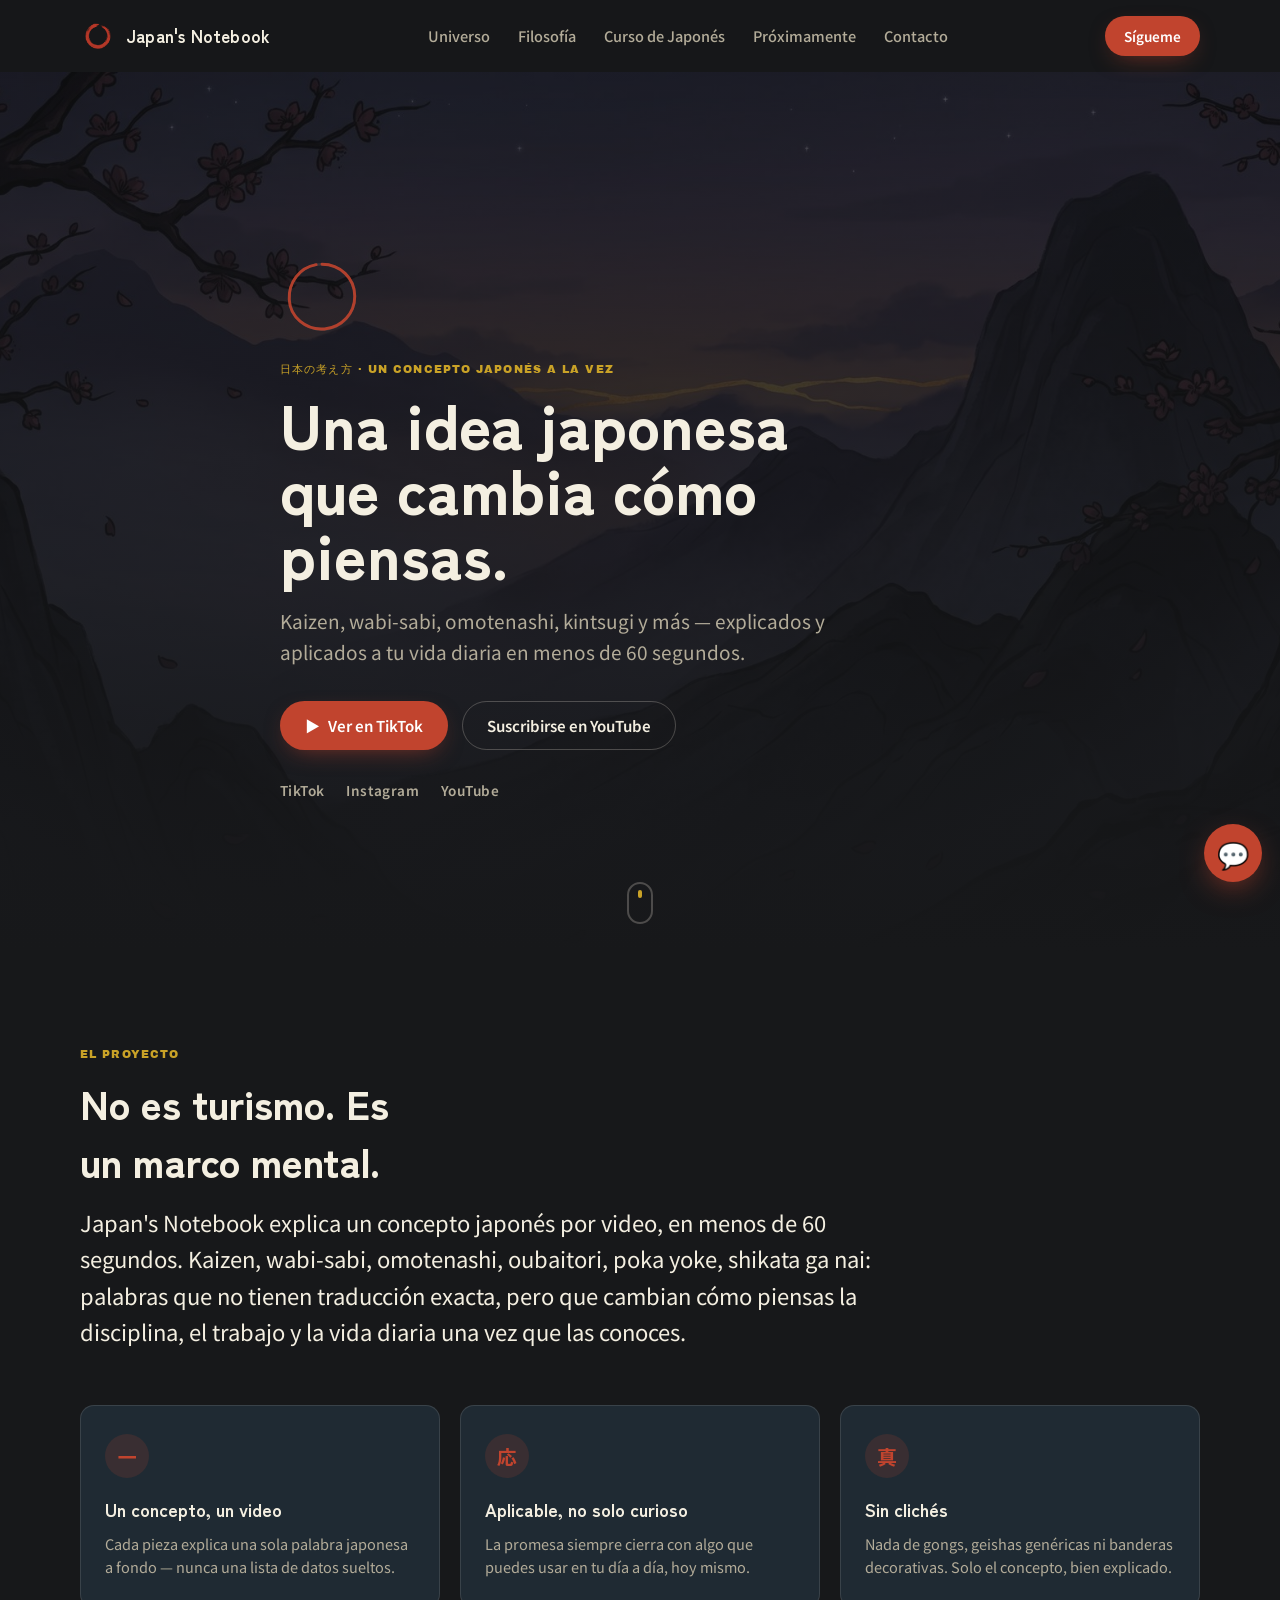
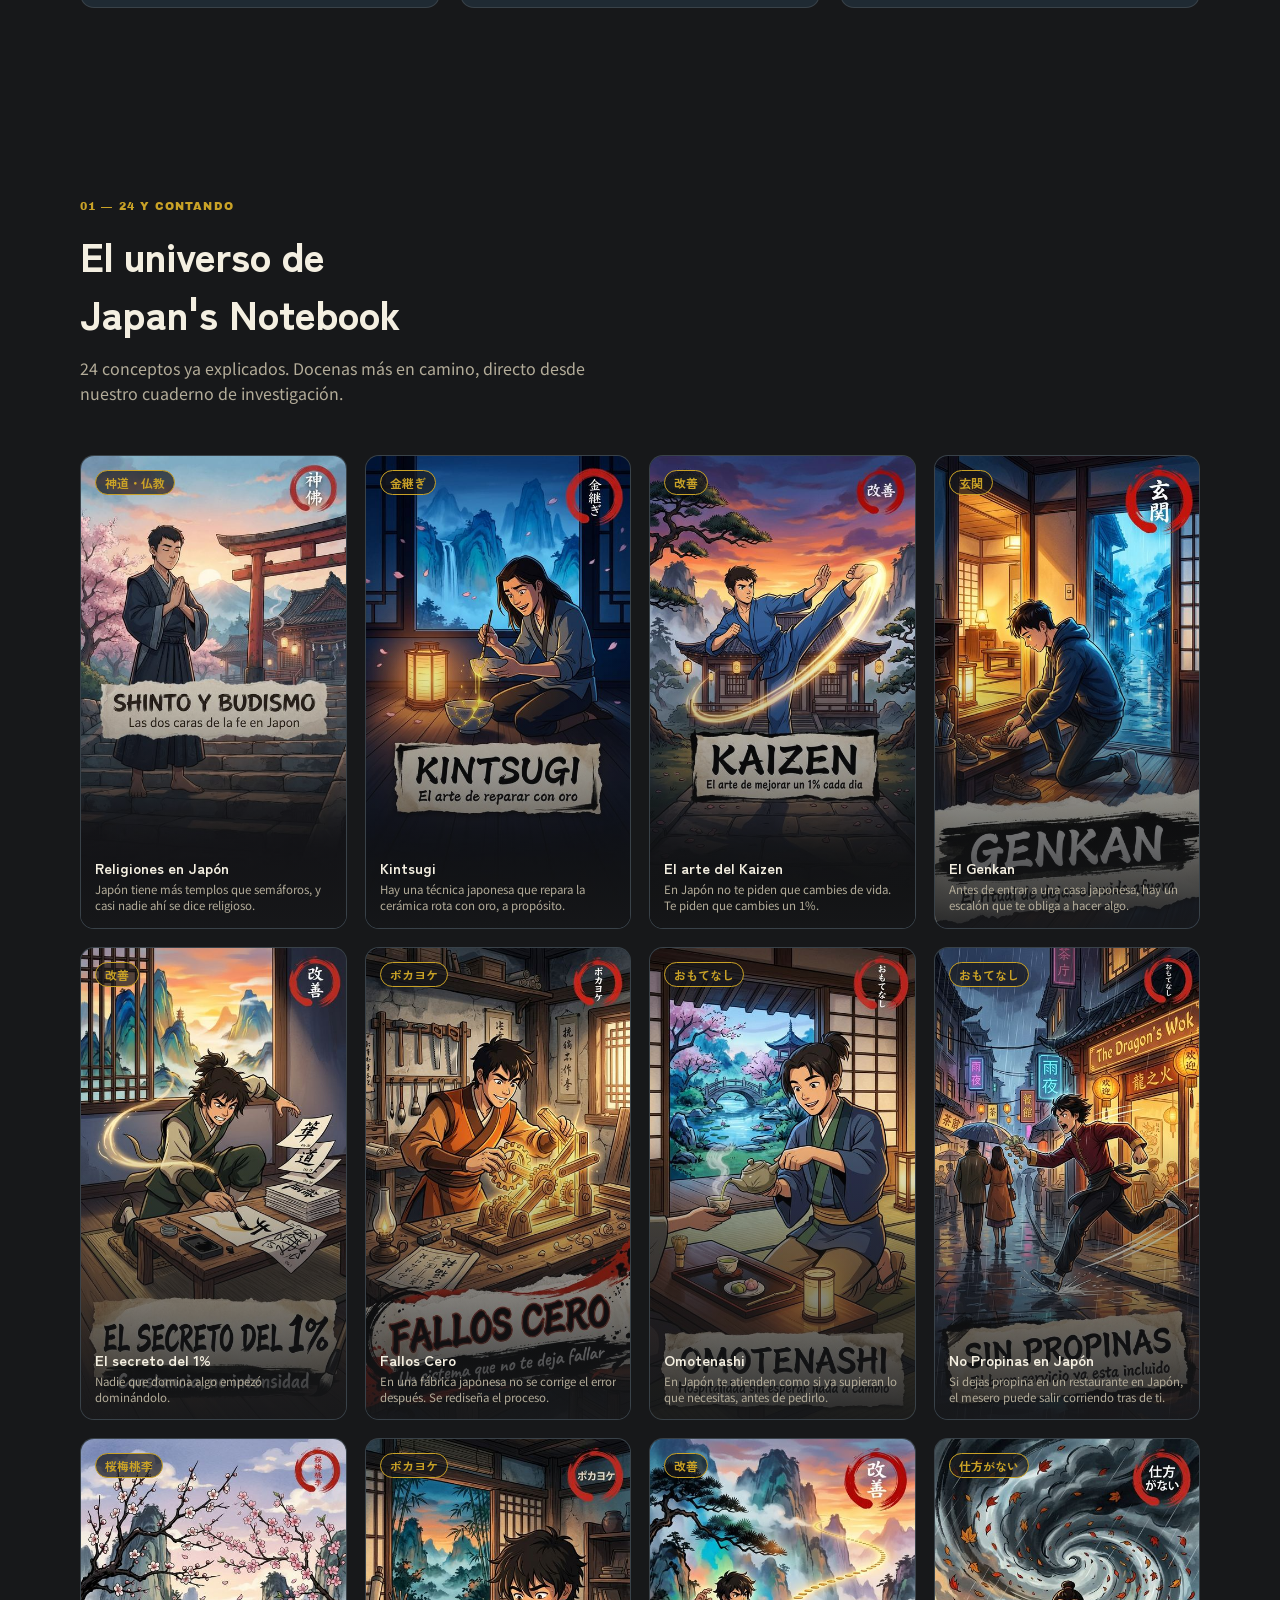
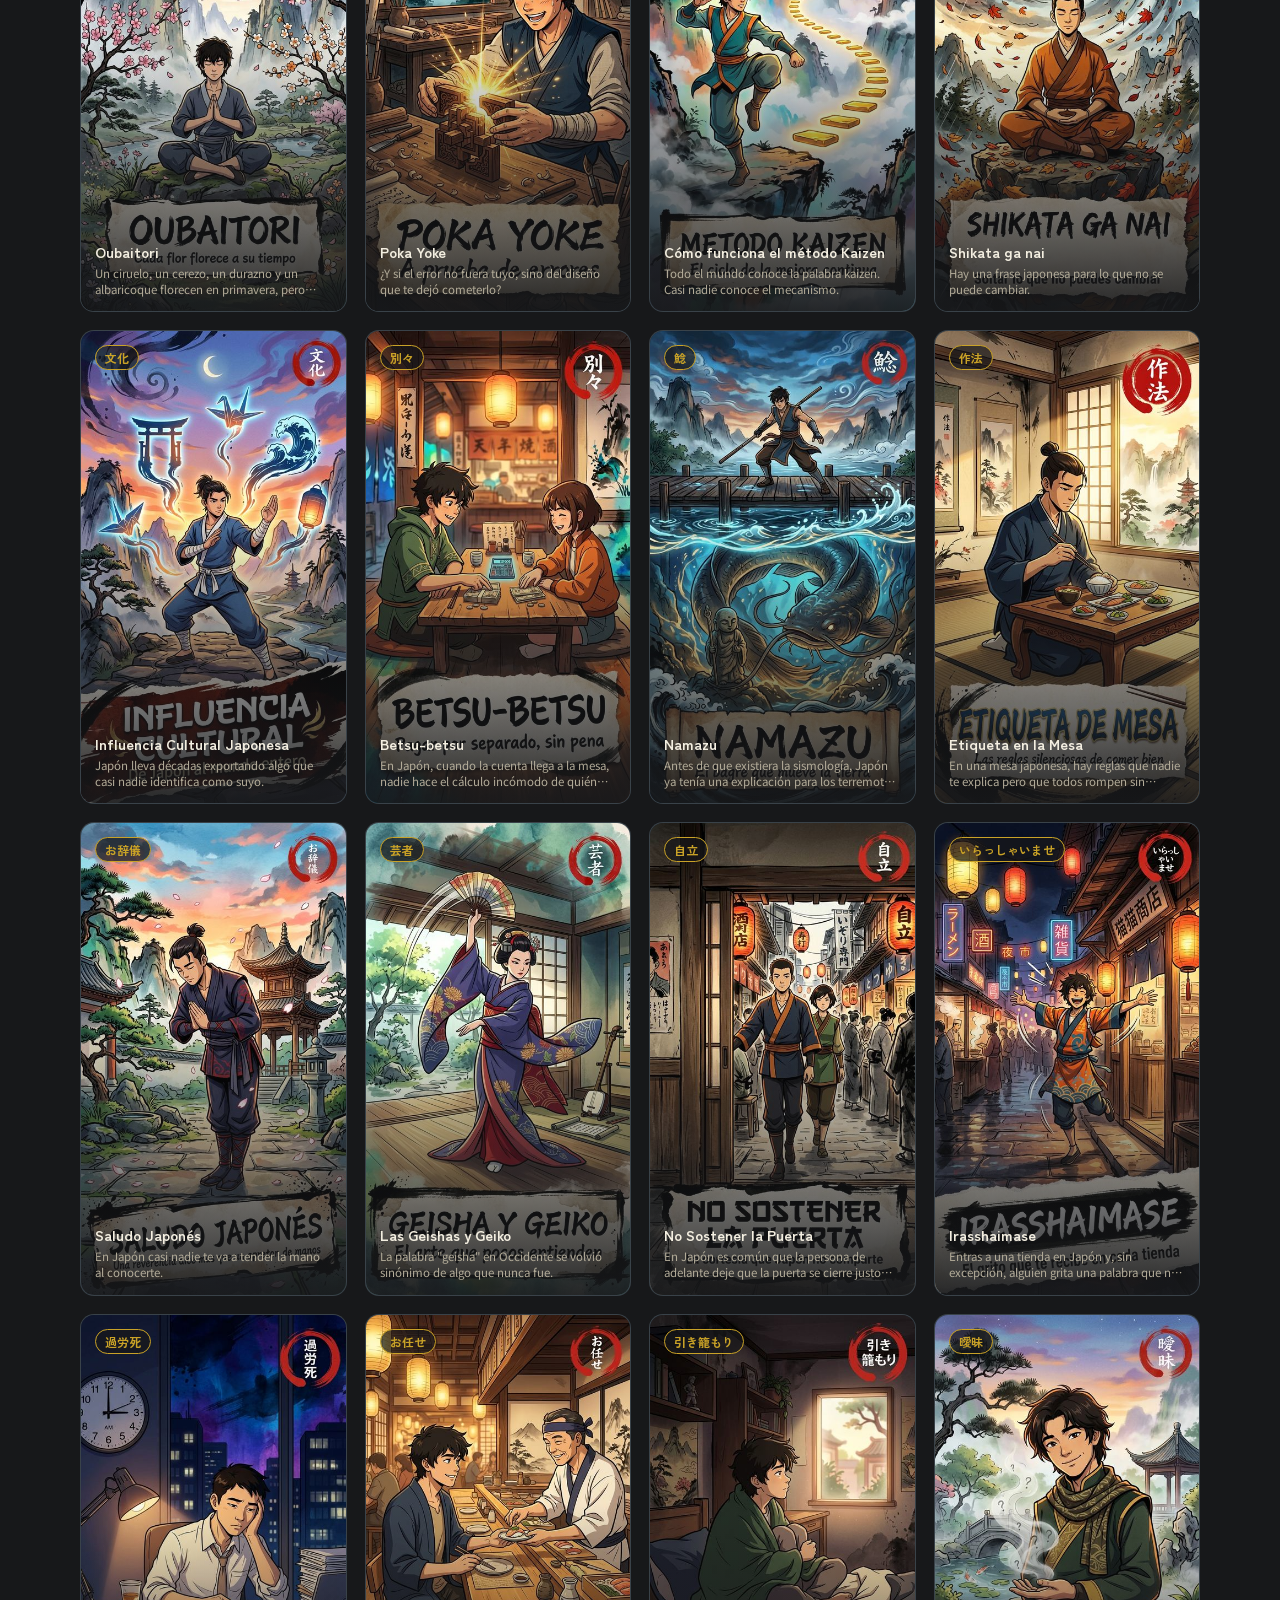
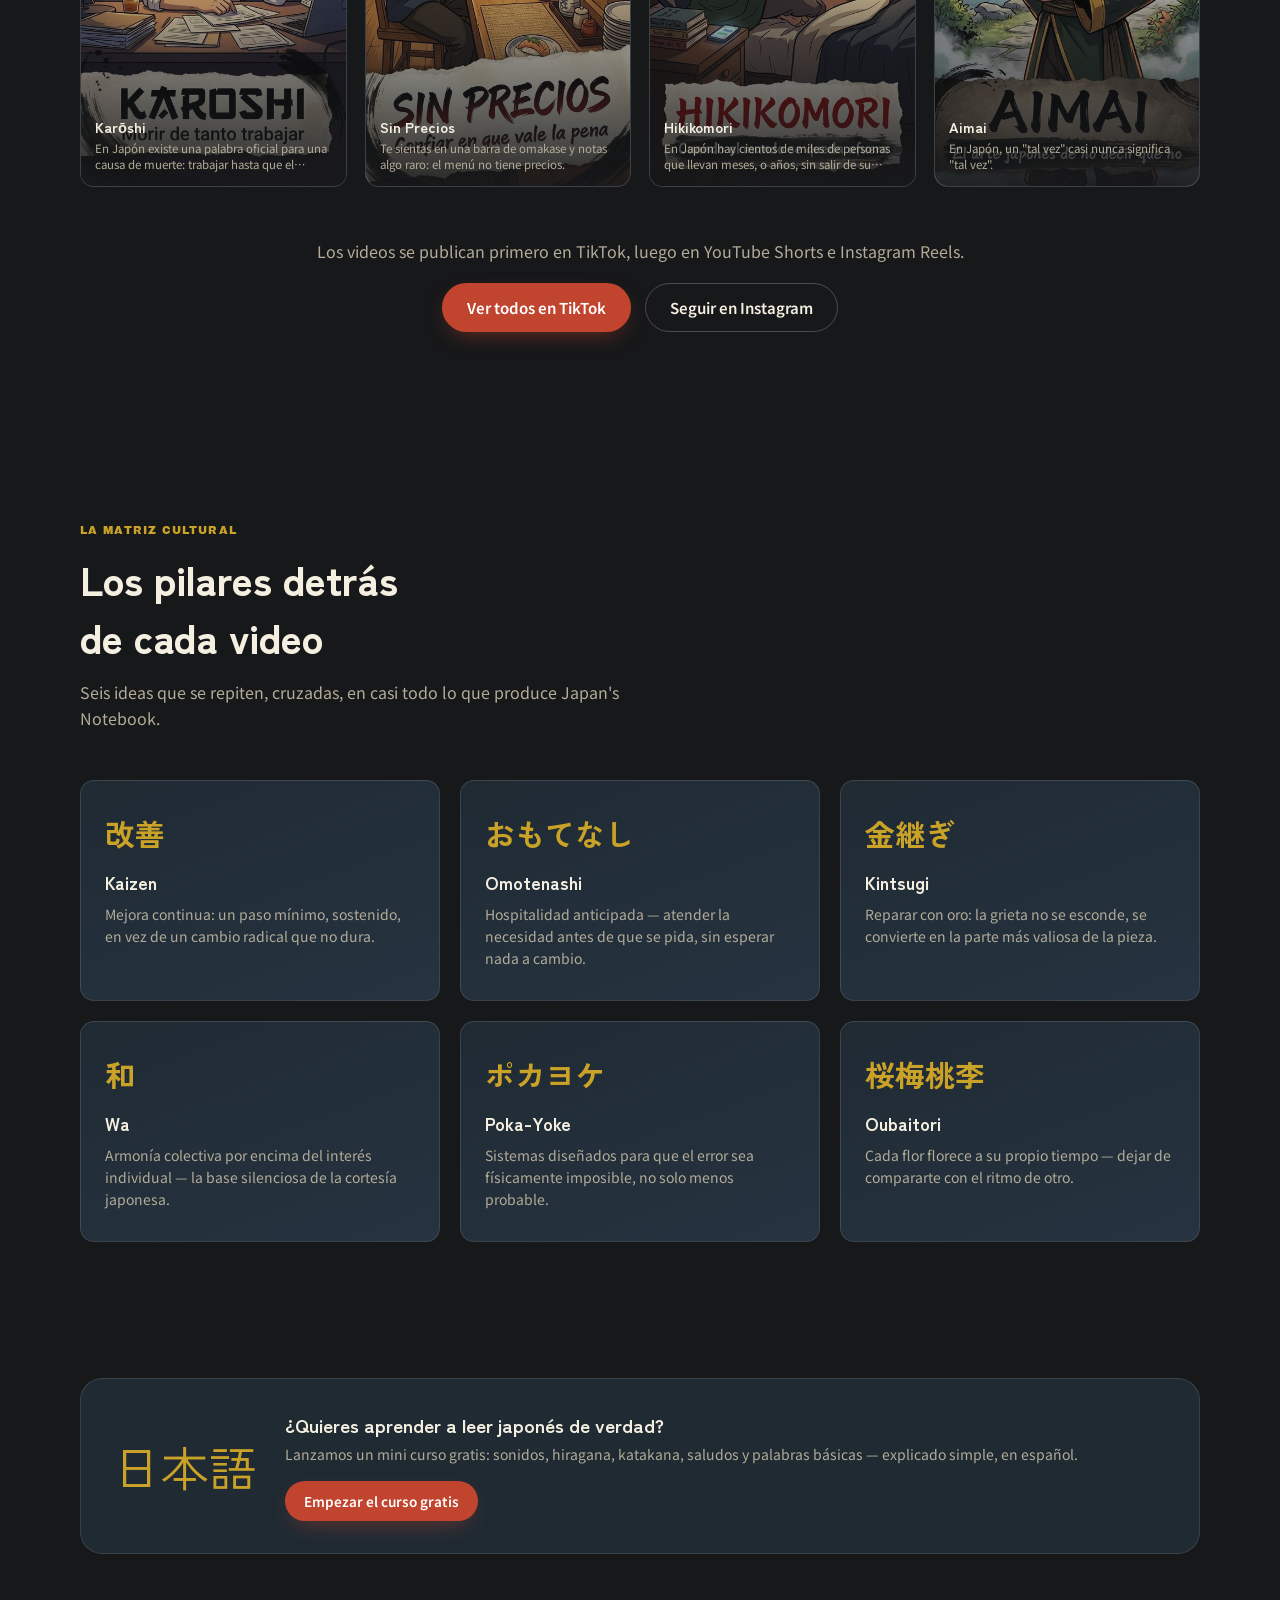
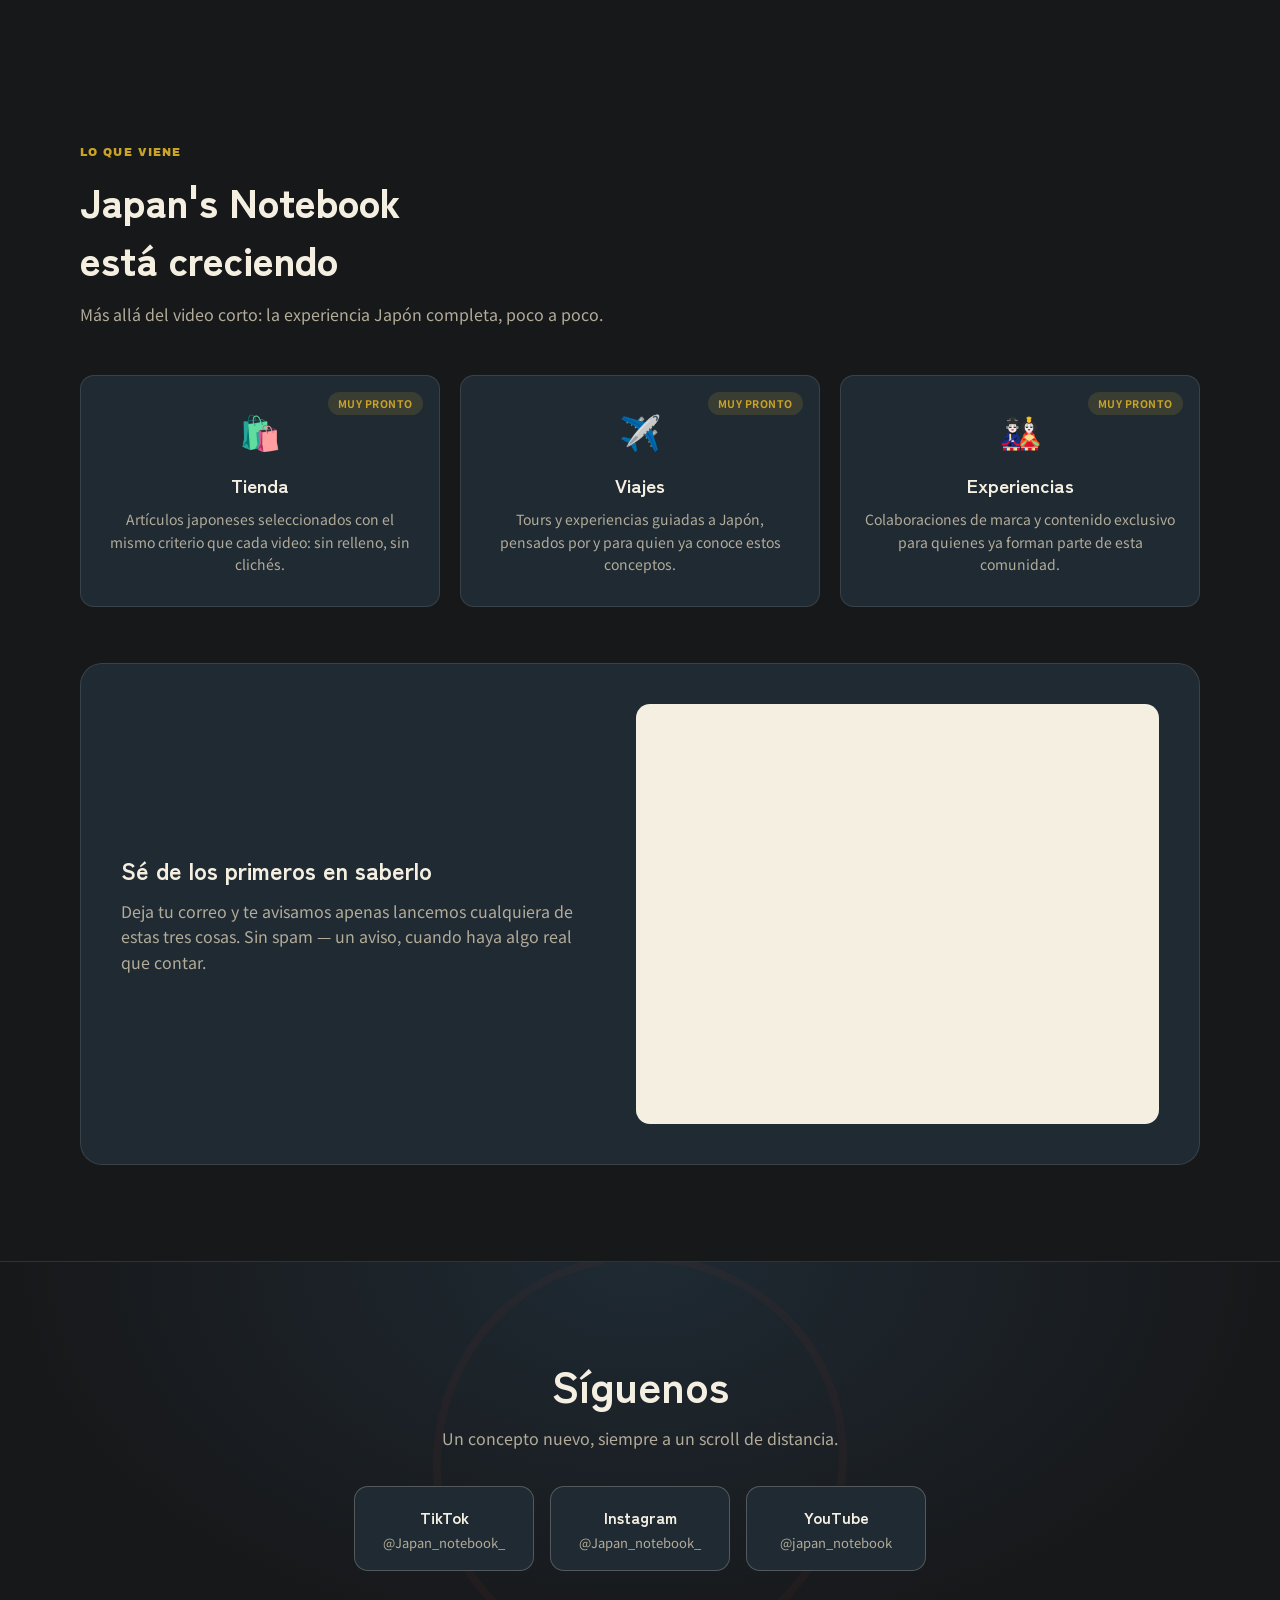
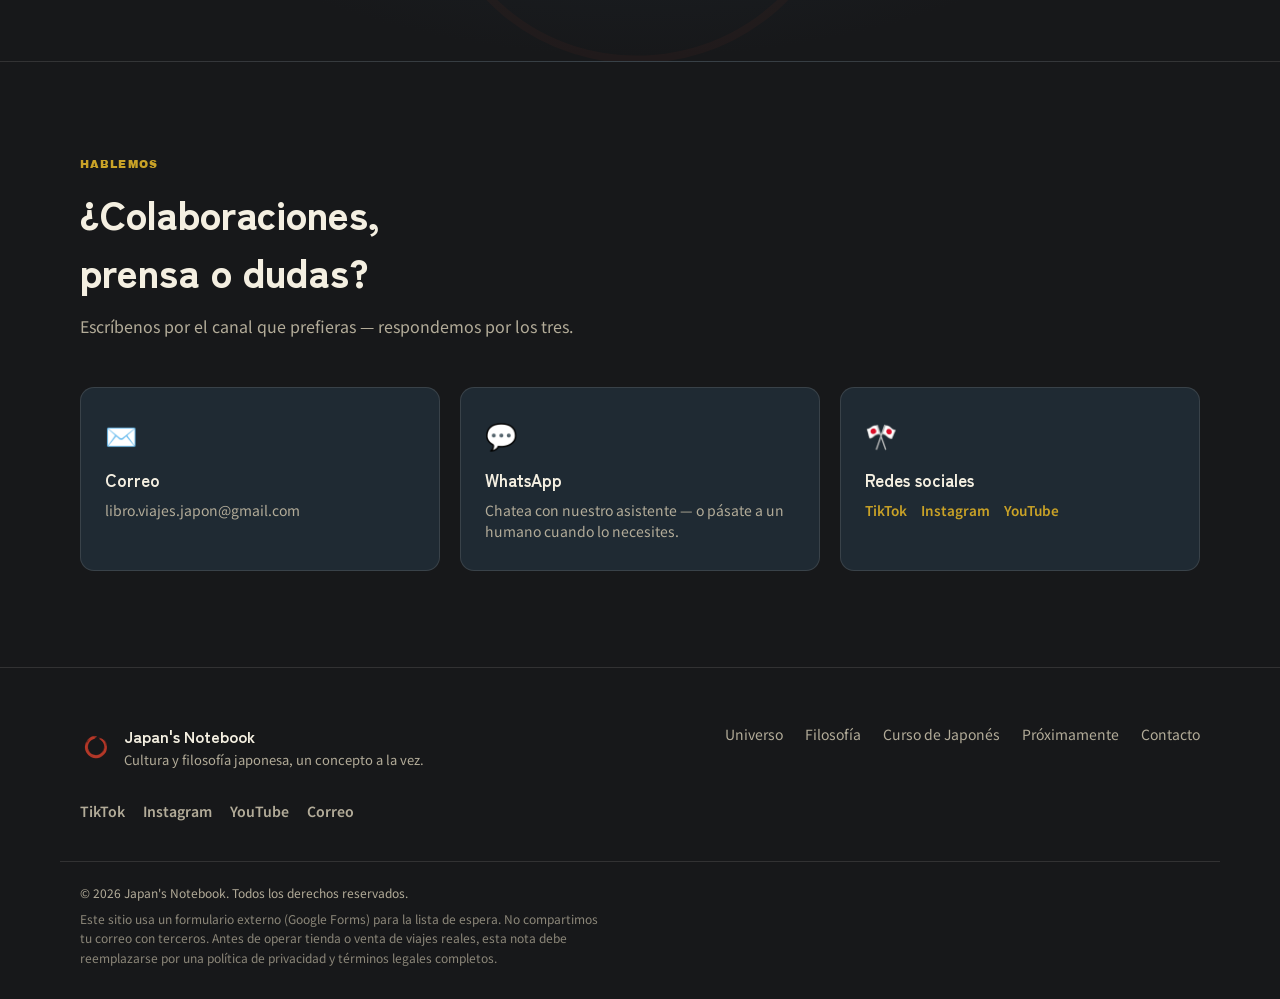
==== commit c023aedf: "Agrega mini curso de japones (Nivel 0: sonidos, hiragana, katakana, saludos, palabras basicas) Co-Au" ====
--- a/index.html
+++ b/index.html
@@ -6,14 +6,14 @@
 <title>Japan's Notebook — Cultura y filosofía japonesa en 60 segundos</title>
 <meta name="description" content="Un concepto japonés por video: kaizen, wabi-sabi, omotenashi, kintsugi y más — explicados y aplicados a tu vida diaria en menos de un minuto. Síguenos en TikTok, YouTube e Instagram.">
 <meta name="theme-color" content="#17181A">
-<!-- TODO: reemplazar por el dominio real una vez esté registrado (ver README.md → "Antes de publicar") -->
-<link rel="canonical" href="https://japansnotebook.example.com/">
+<link rel="canonical" href="https://sjntthnes.github.io/japans-notebook/">
 
 <!-- Open Graph -->
 <meta property="og:type" content="website">
+<meta property="og:url" content="https://sjntthnes.github.io/japans-notebook/">
 <meta property="og:title" content="Japan's Notebook — Cultura y filosofía japonesa en 60 segundos">
 <meta property="og:description" content="Kaizen, wabi-sabi, omotenashi, kintsugi y más — un concepto japonés por video, aplicado a tu vida diaria.">
-<meta property="og:image" content="assets/img/branding/hero-banner.jpg">
+<meta property="og:image" content="https://sjntthnes.github.io/japans-notebook/assets/img/branding/hero-banner.jpg">
 <meta property="og:locale" content="es_ES">
 
 <!-- Twitter -->
@@ -50,6 +50,7 @@
     <nav class="main-nav" id="mainNav" aria-label="Navegación principal">
       <a href="#universo">Universo</a>
       <a href="#filosofia">Filosofía</a>
+      <a href="curso-de-japones.html">Curso de Japonés</a>
       <a href="#proximamente">Próximamente</a>
       <a href="#contacto">Contacto</a>
     </nav>
@@ -199,6 +200,22 @@
           <h3>Oubaitori</h3>
           <p>Cada flor florece a su propio tiempo — dejar de compararte con el ritmo de otro.</p>
         </article>
+      </div>
+    </div>
+  </section>
+
+  <!-- ================= CURSO DE JAPONÉS (teaser) ================= -->
+  <section class="section" id="curso-teaser" style="padding-top:0">
+    <div class="wrap">
+      <div class="leccion-teaser reveal">
+        <span class="leccion-teaser-kana" aria-hidden="true">日本語</span>
+        <div>
+          <h3>¿Quieres aprender a leer japonés de verdad?</h3>
+          <p>Lanzamos un mini curso gratis: sonidos, hiragana, katakana, saludos y palabras básicas — explicado simple, en español.</p>
+          <div class="hero-ctas" style="margin-top:16px; margin-bottom:0">
+            <a class="btn btn-primary btn-sm" href="curso-de-japones.html">Empezar el curso gratis</a>
+          </div>
+        </div>
       </div>
     </div>
   </section>
@@ -322,6 +339,7 @@
     <nav class="footer-nav" aria-label="Navegación de pie de página">
       <a href="#universo">Universo</a>
       <a href="#filosofia">Filosofía</a>
+      <a href="curso-de-japones.html">Curso de Japonés</a>
       <a href="#proximamente">Próximamente</a>
       <a href="#contacto">Contacto</a>
     </nav>
--- a/css/styles.css
+++ b/css/styles.css
@@ -372,3 +372,109 @@
   .chat-widget{ right:12px; bottom:12px; }
   .chat-panel{ width: 92vw; }
 }
+
+/* ============ CURSO DE JAPONÉS ============ */
+.curso-hero{
+  padding: calc(var(--header-h) + 56px) 0 64px; text-align:center;
+  background: radial-gradient(ellipse at 50% 0%, var(--surface) 0%, var(--bg) 72%);
+  border-bottom: 1px solid var(--line);
+}
+.curso-hero .eyebrow{ justify-content:center; display:flex; }
+.curso-hero h1{ font-size: clamp(30px, 5vw, 48px); font-weight:900; max-width: 20ch; margin: 0 auto 16px; }
+.curso-hero p{ color: var(--text-dim); max-width: 56ch; margin: 0 auto; line-height:1.6; font-size:16px; }
+
+.curso-progreso{
+  display:flex; justify-content:center; gap:10px; margin-top: 32px; flex-wrap:wrap;
+}
+.curso-progreso span{
+  width:10px; height:10px; border-radius:50%; background: var(--line-strong);
+}
+.curso-progreso span.done{ background: var(--gold); }
+
+.leccion-teaser{
+  background: var(--surface); border:1px solid var(--line); border-radius: var(--radius-lg);
+  padding: 32px; display:flex; align-items:center; gap:28px; margin-top: 40px;
+}
+.leccion-teaser-kana{ font-family: var(--font-display); font-size: 48px; color: var(--gold); line-height:1; }
+.leccion-teaser h3{ font-size: 19px; margin-bottom: 6px; }
+.leccion-teaser p{ color: var(--text-dim); font-size:14px; line-height:1.5; }
+
+.nivel-badge{
+  display:inline-block; font-family: var(--font-label); font-size: 11px; letter-spacing:.08em;
+  text-transform:uppercase; color: var(--gold); background: var(--gold-dim);
+  padding: 5px 12px; border-radius: 999px; margin-bottom: 18px;
+}
+.nivel-badge.proximo{ color: var(--text-dim); background: rgba(244,239,225,0.06); }
+
+.leccion-grid{ display:grid; grid-template-columns: repeat(3, 1fr); gap:20px; margin-bottom: 20px; }
+.leccion-card{
+  position:relative; display:flex; flex-direction:column; gap:10px;
+  background: var(--surface); border:1px solid var(--line); border-radius: var(--radius);
+  padding: 26px 22px; transition: transform .2s ease, border-color .2s ease;
+}
+.leccion-card:hover{ transform: translateY(-4px); border-color: var(--gold); }
+.leccion-num{
+  display:inline-flex; align-items:center; justify-content:center; width:36px; height:36px;
+  border-radius:50%; background: var(--shu-dim); color: var(--shu); font-family: var(--font-display);
+  font-weight:700; font-size:15px;
+}
+.leccion-card h3{ font-size: 17px; }
+.leccion-card p{ color: var(--text-dim); font-size:13.5px; line-height:1.55; flex:1; }
+.leccion-card .leccion-kana-preview{ font-family: var(--font-display); font-size:22px; color: var(--gold); letter-spacing:.06em; }
+.leccion-card .leccion-go{ font-size:13px; font-weight:700; color: var(--gold); }
+
+.leccion-card.locked{ opacity:.5; pointer-events:none; }
+
+@media (max-width: 980px){ .leccion-grid{ grid-template-columns: repeat(2,1fr); } }
+@media (max-width: 620px){ .leccion-grid{ grid-template-columns: 1fr; } .leccion-teaser{ flex-direction:column; text-align:center; } }
+
+/* ---- Lesson page shell ---- */
+.leccion-shell{ padding: calc(var(--header-h) + 40px) 0 90px; }
+.leccion-breadcrumb{ font-size: 13px; color: var(--text-dim); margin-bottom: 18px; }
+.leccion-breadcrumb a{ color: var(--gold); }
+.leccion-header{ margin-bottom: 44px; }
+.leccion-header .nivel-badge{ margin-bottom: 14px; }
+.leccion-header h1{ font-size: clamp(26px, 4vw, 38px); font-weight:800; margin-bottom: 12px; }
+.leccion-header p{ color: var(--text-dim); max-width: 62ch; line-height:1.6; font-size:15.5px; }
+
+.leccion-block{ margin-bottom: 52px; }
+.leccion-block h2{ font-size: 21px; margin-bottom: 8px; }
+.leccion-block > p{ color: var(--text-dim); font-size:14.5px; margin-bottom: 22px; line-height:1.6; max-width: 68ch; }
+
+.kana-grid{
+  display:grid; grid-template-columns: repeat(5, 1fr); gap: 10px;
+}
+.kana-cell{
+  display:flex; flex-direction:column; align-items:center; justify-content:center; gap:4px;
+  aspect-ratio: 1; background: var(--surface); border:1px solid var(--line); border-radius: var(--radius-sm);
+  transition: border-color .15s, background .15s;
+}
+.kana-cell:hover{ border-color: var(--gold); background: var(--surface-2); }
+.kana-cell b{ font-family: 'Noto Sans JP', sans-serif; font-size: clamp(20px, 3vw, 28px); font-weight:500; }
+.kana-cell small{ font-size: 11px; color: var(--text-dim); letter-spacing:.03em; }
+.kana-cell.kana-empty{ background:none; border:none; }
+
+@media (max-width: 620px){ .kana-grid{ grid-template-columns: repeat(5, 1fr); gap:6px; } .kana-cell b{ font-size:18px; } }
+
+.frase-tabla{ width:100%; border-collapse: collapse; }
+.frase-tabla th, .frase-tabla td{ text-align:left; padding: 14px 16px; border-bottom: 1px solid var(--line); vertical-align:top; }
+.frase-tabla th{ color: var(--text-dim); font-size: 12px; text-transform:uppercase; letter-spacing:.06em; font-weight:600; }
+.frase-tabla td.jp{ font-family: 'Noto Sans JP', sans-serif; font-size: 18px; white-space:nowrap; }
+.frase-tabla td.romaji{ color: var(--gold); font-style:italic; white-space:nowrap; }
+.frase-tabla td.uso{ color: var(--text-dim); font-size: 13.5px; }
+.frase-tabla-wrap{ overflow-x:auto; background: var(--surface); border:1px solid var(--line); border-radius: var(--radius); padding: 6px 16px; }
+
+.nota-tip{
+  background: var(--gold-dim); border:1px solid rgba(201,162,39,0.3); border-radius: var(--radius);
+  padding: 16px 20px; font-size: 14px; color: var(--text); line-height:1.6; margin-top: 18px;
+}
+.nota-tip b{ color: var(--gold); }
+
+.leccion-nav{
+  display:flex; justify-content:space-between; align-items:center; gap:16px; margin-top: 60px;
+  padding-top: 28px; border-top: 1px solid var(--line); flex-wrap:wrap;
+}
+.leccion-nav a{ font-size:14px; font-weight:600; color: var(--text-dim); }
+.leccion-nav a:hover{ color: var(--text); }
+.leccion-nav a.siguiente{ color: var(--gold); }
+.leccion-nav-center a{ color: var(--text-dim); font-size:13px; }
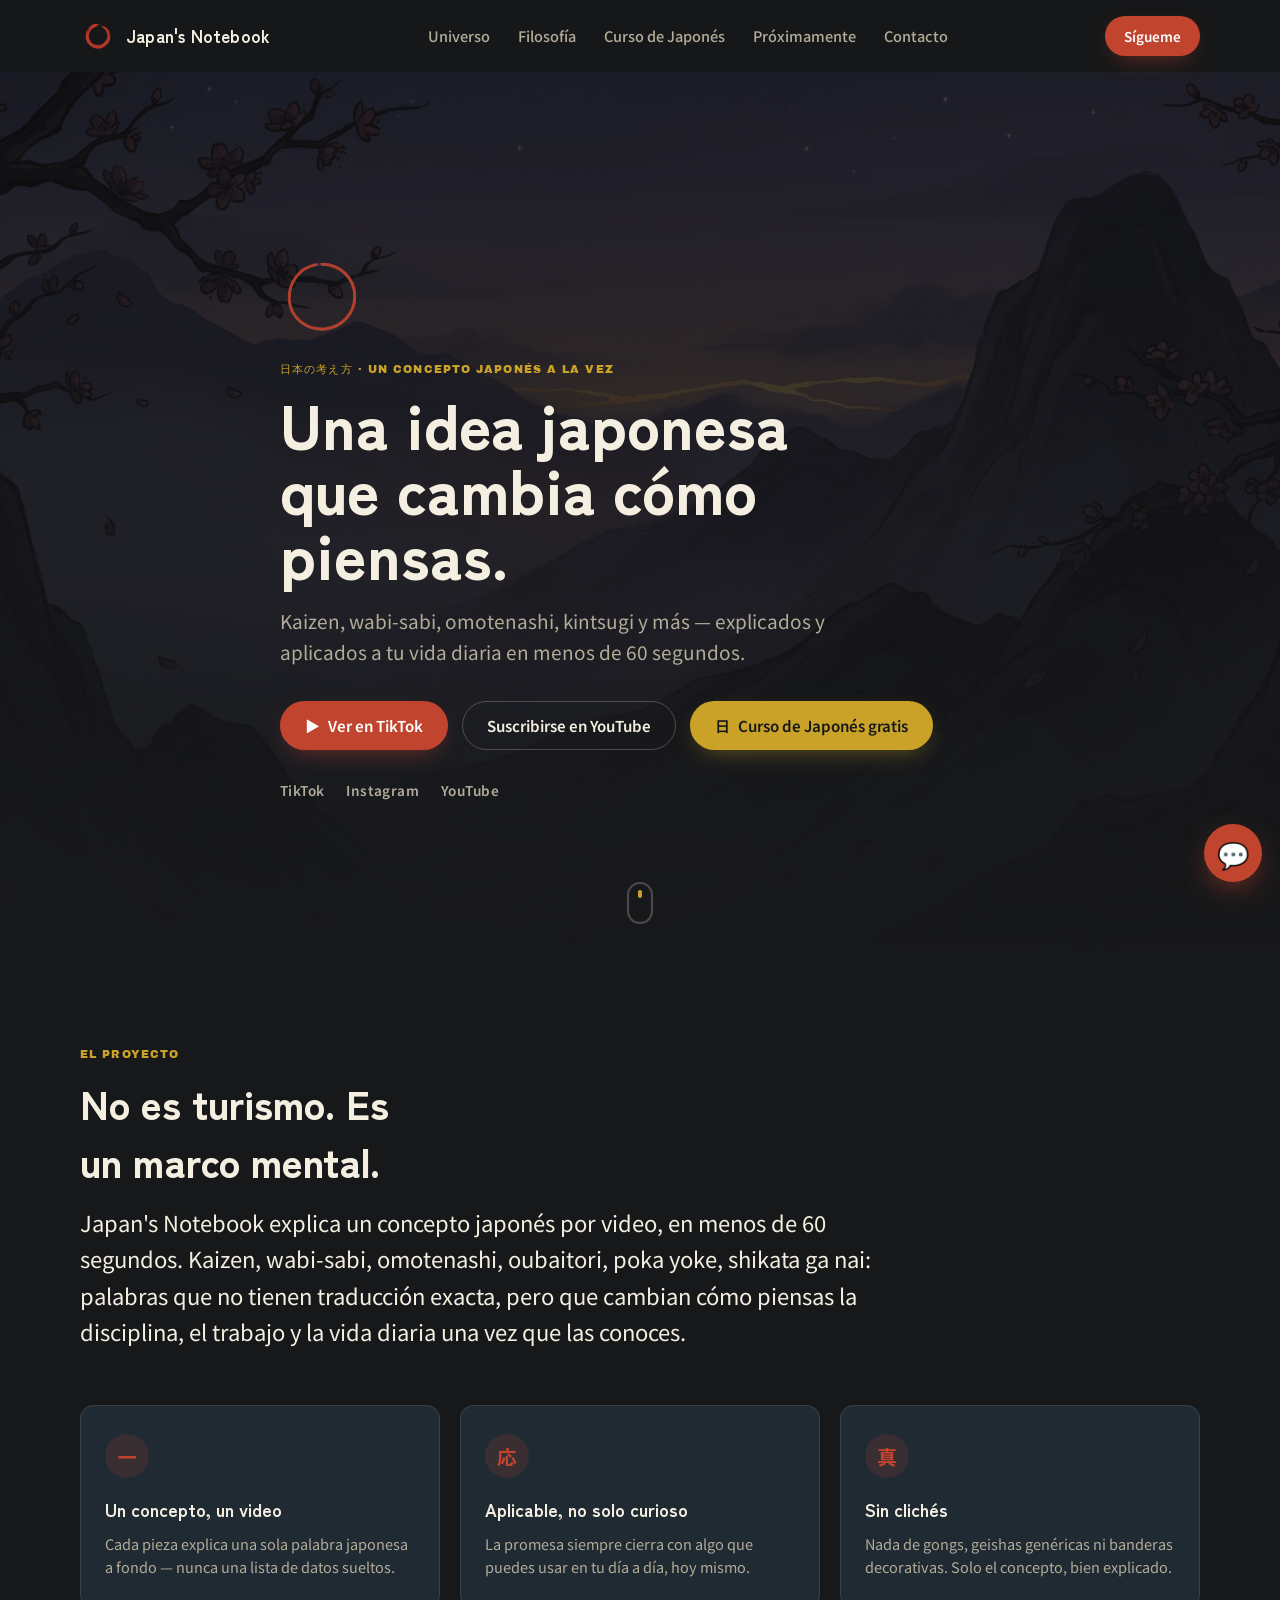
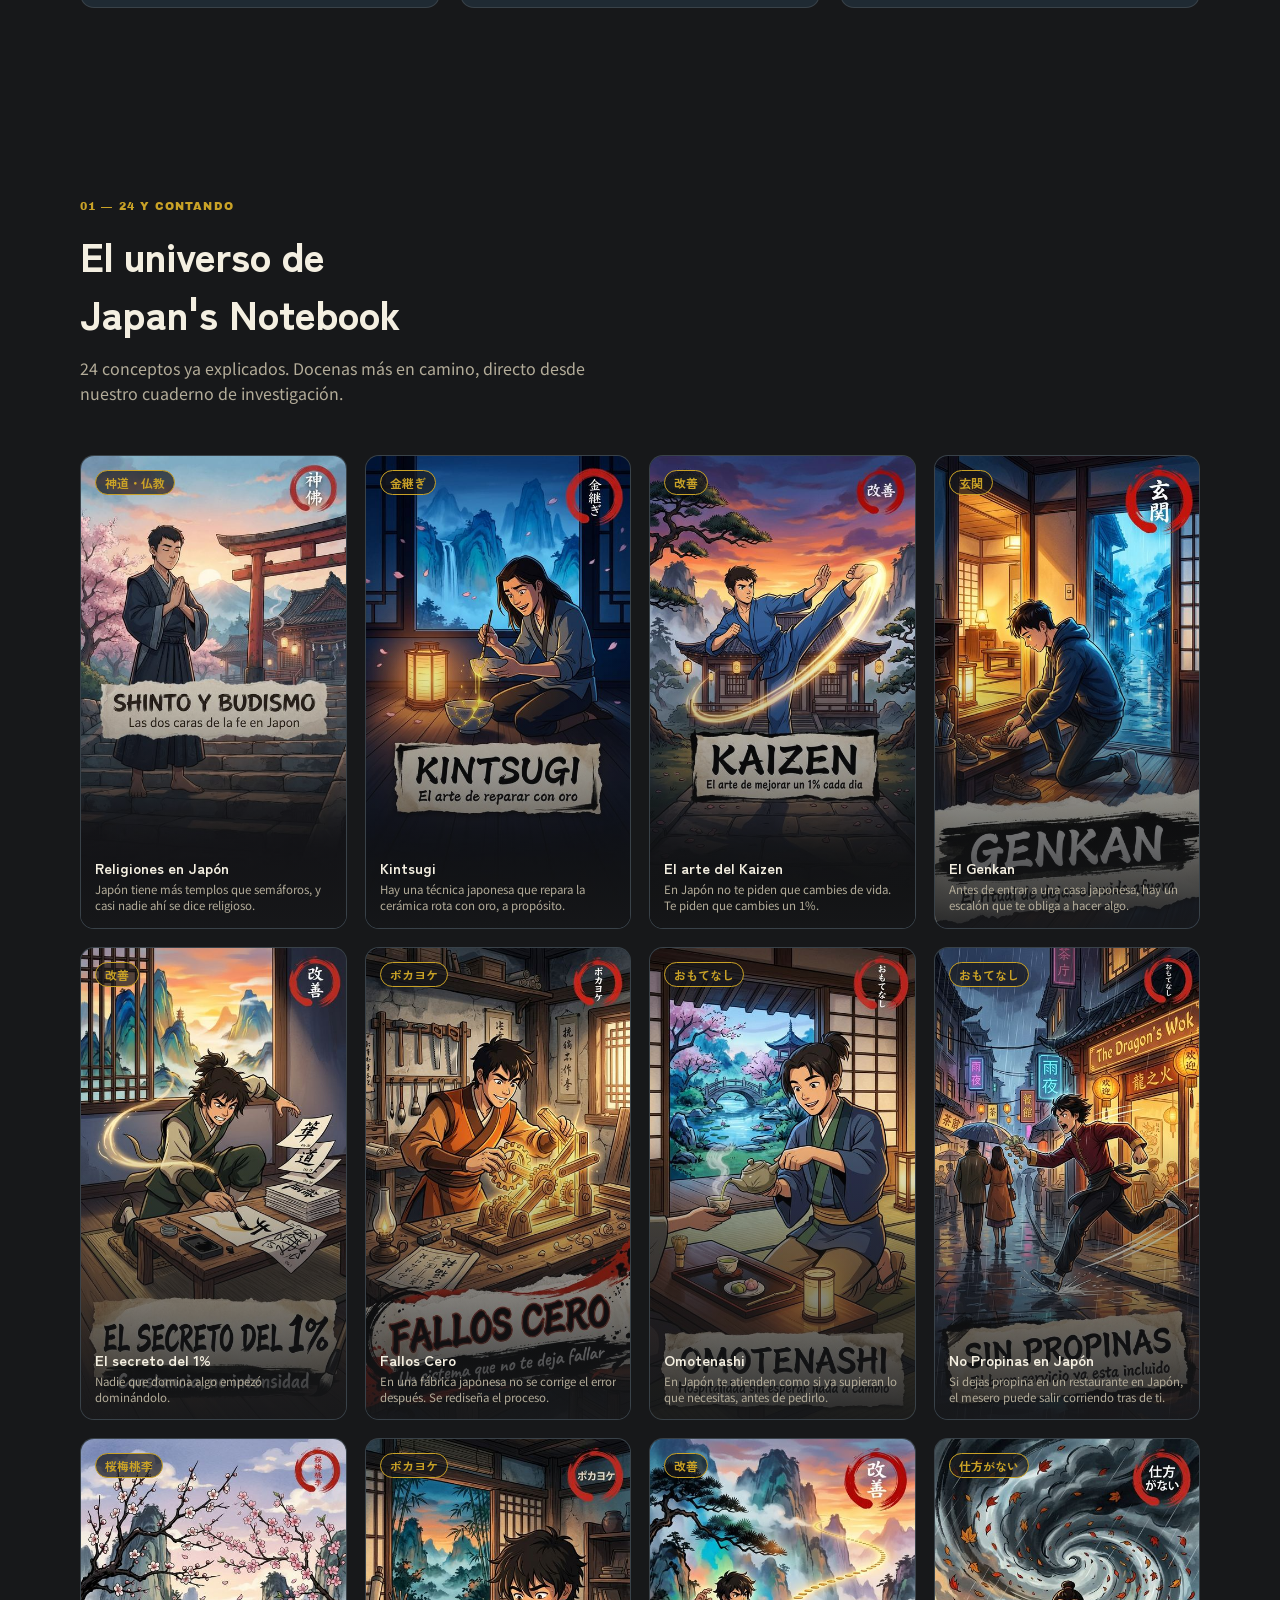
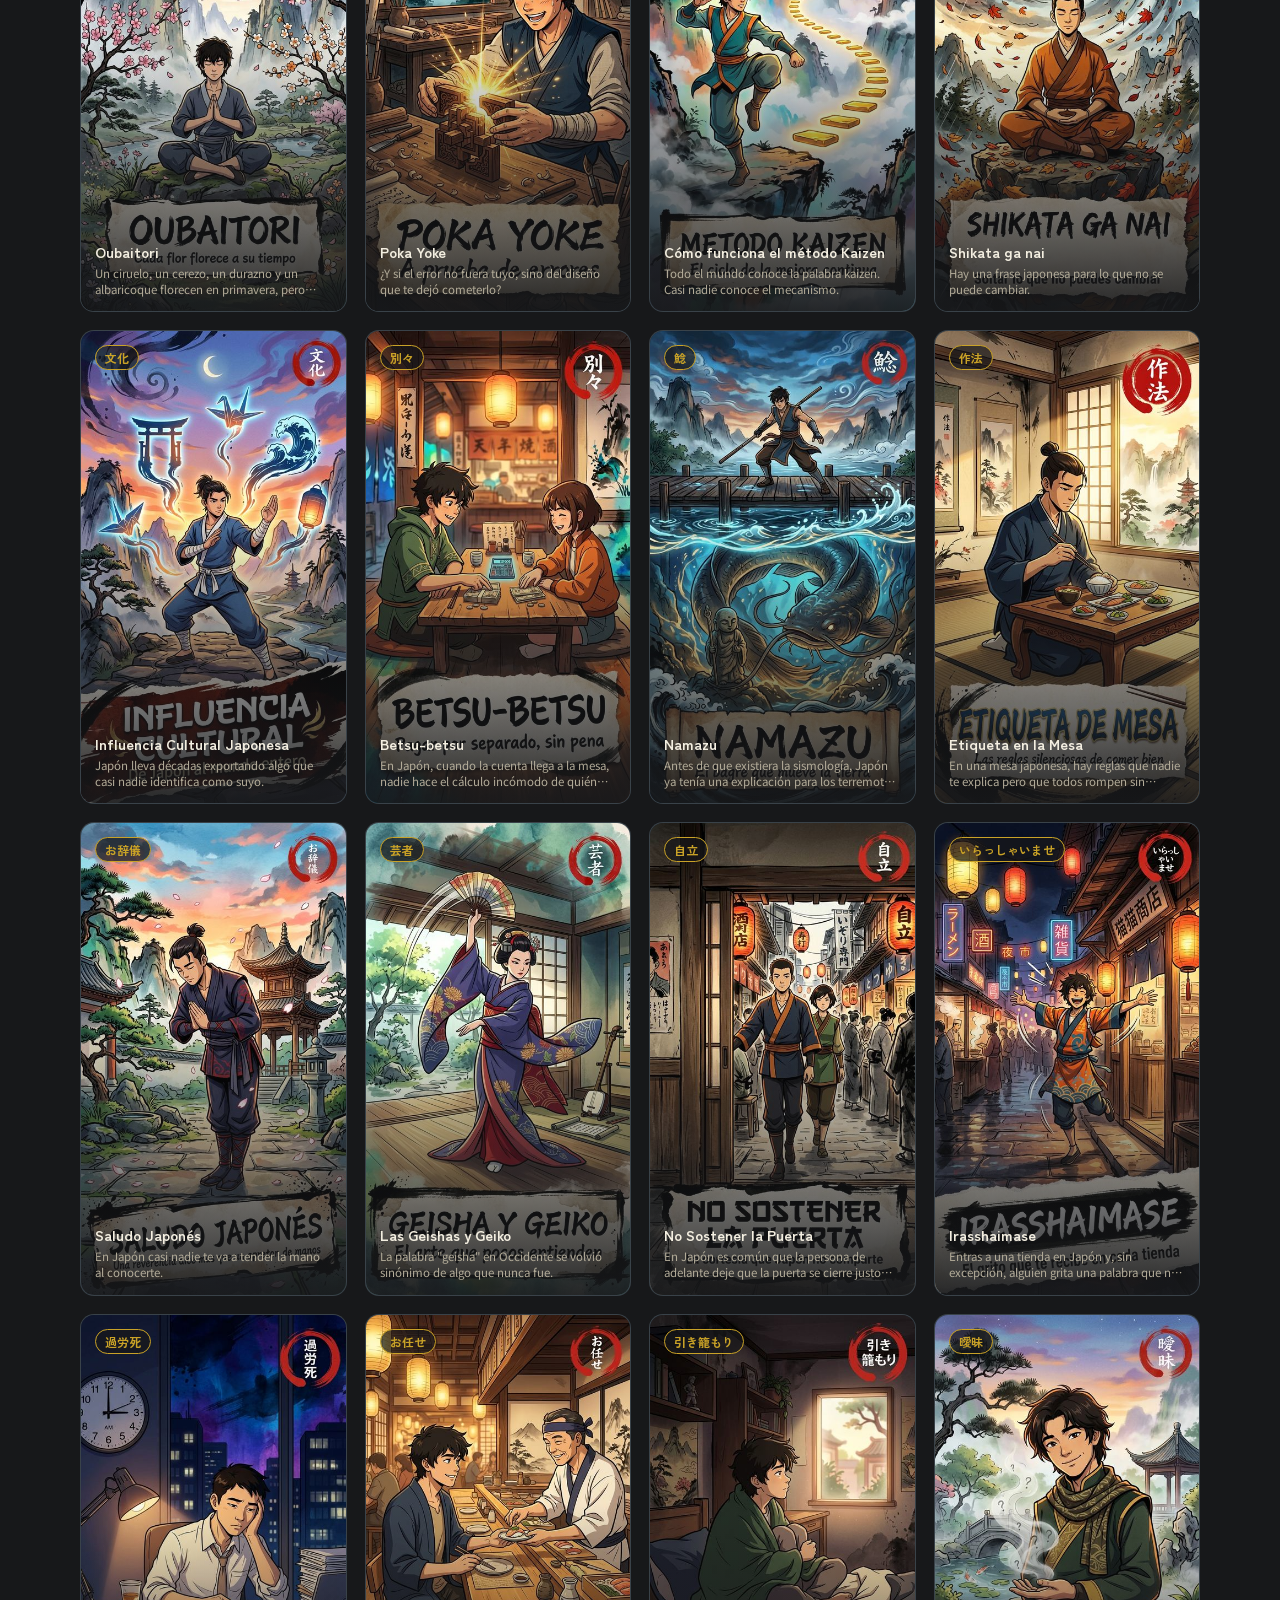
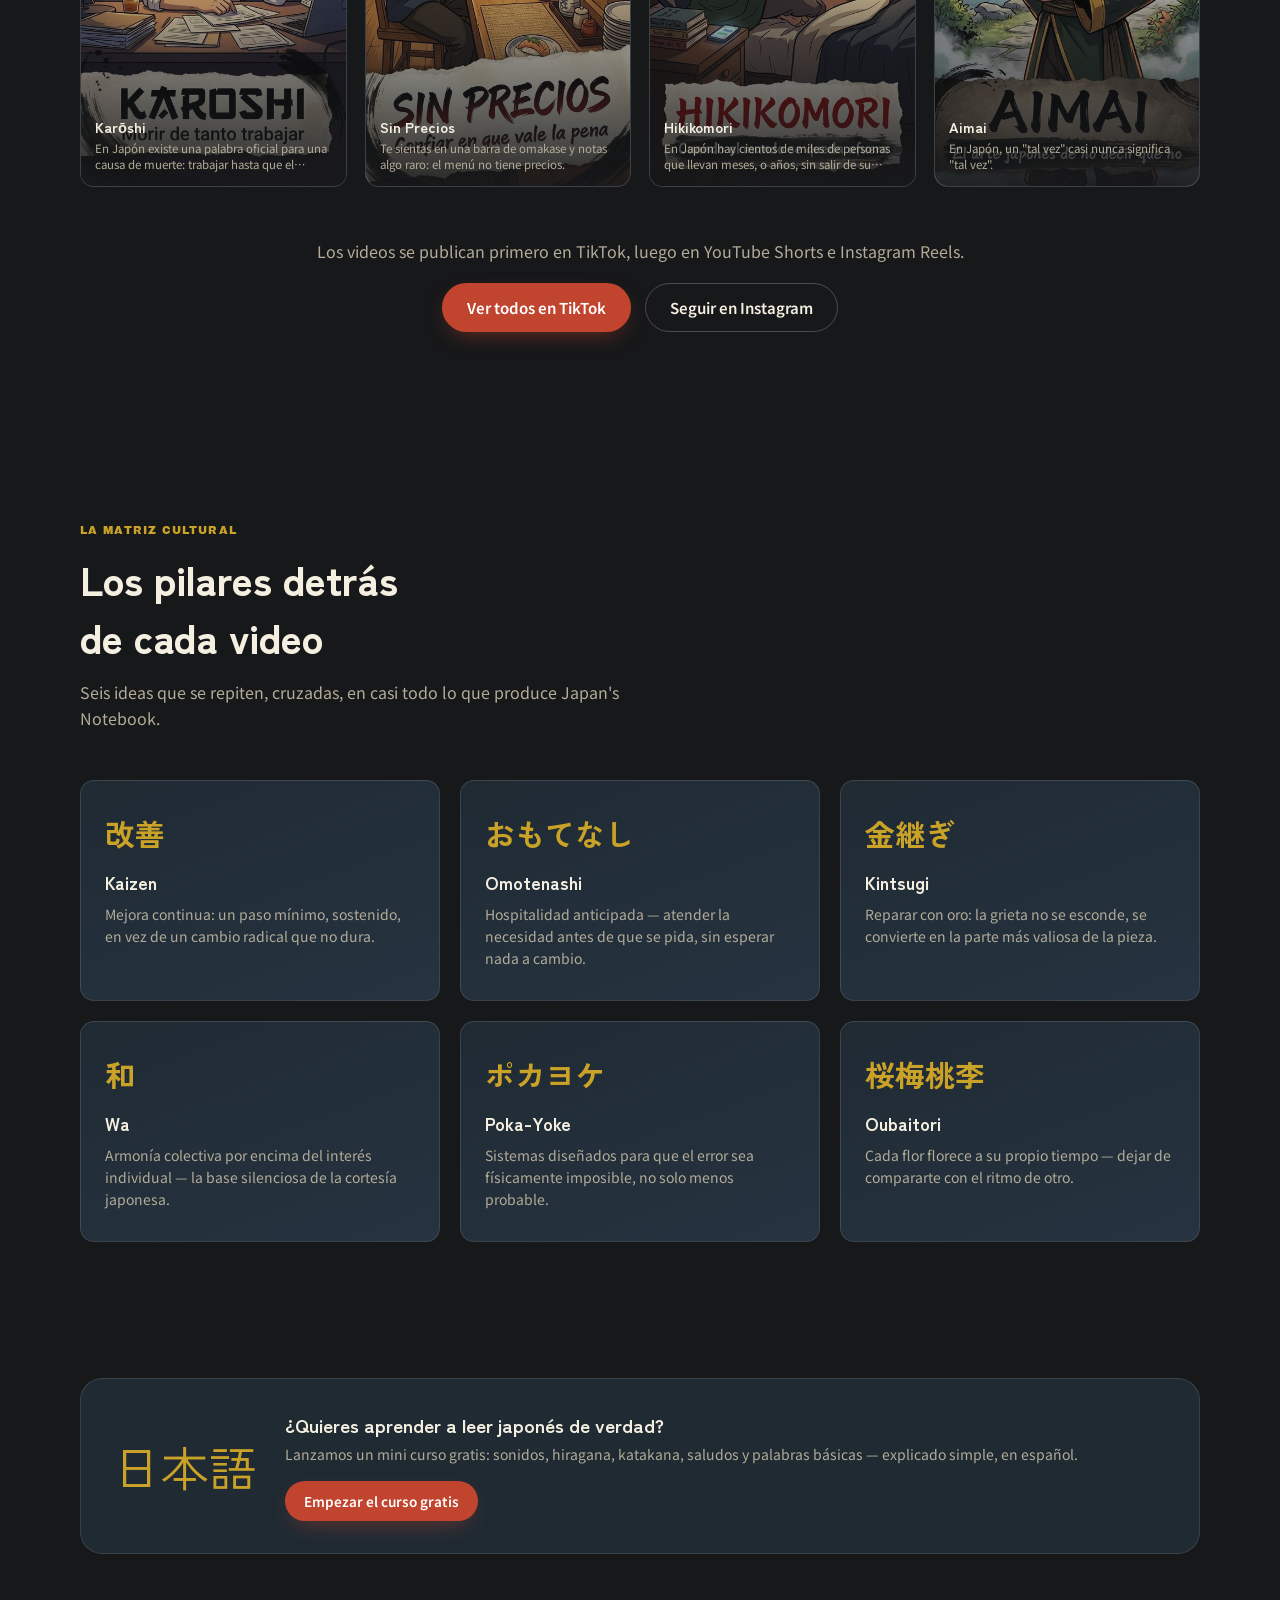
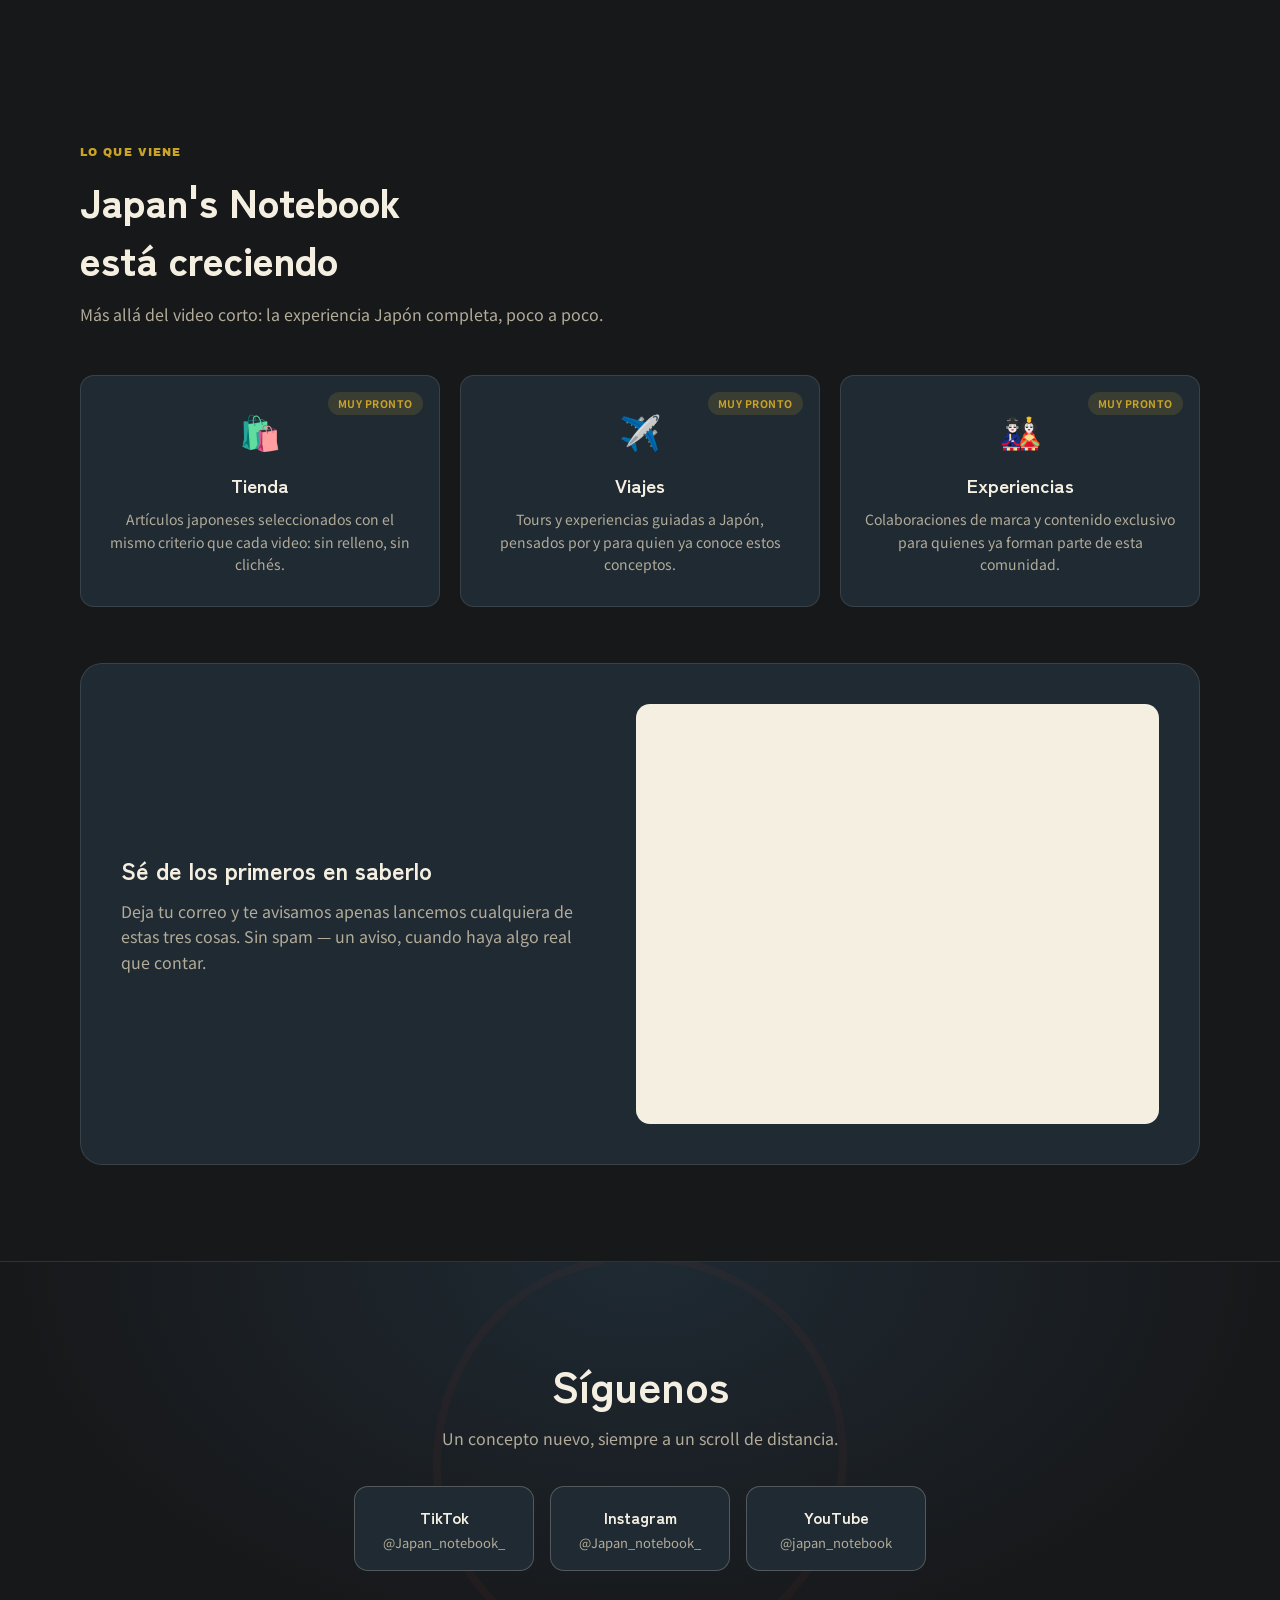
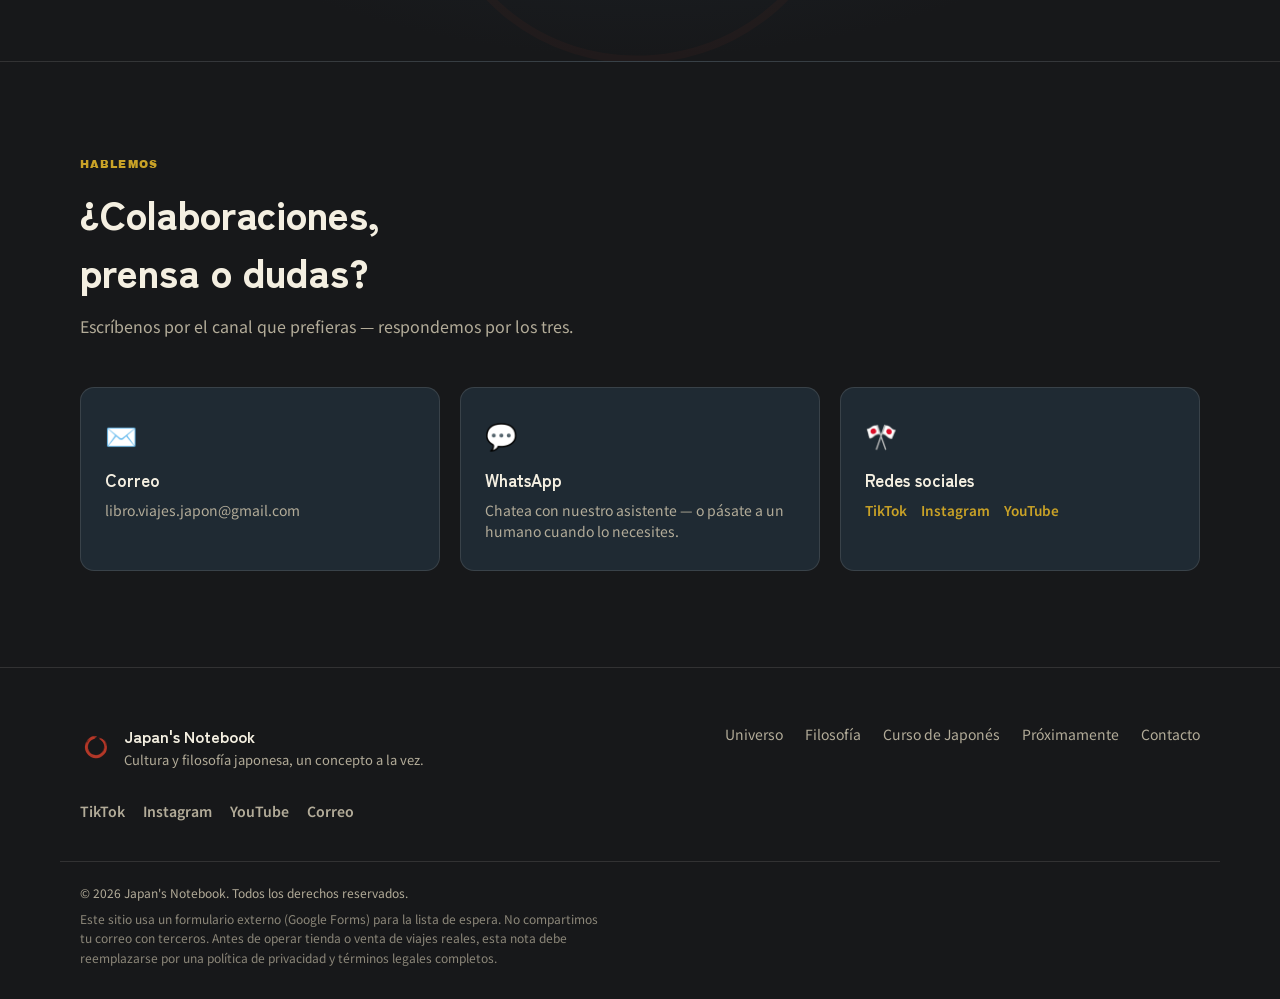
==== commit ae62db9c: "Rediseña las tarjetas de descarga y agrega el curso al hero de la home - Las tarjetas de "Bono del N" ====
--- a/index.html
+++ b/index.html
@@ -88,6 +88,9 @@
           <span class="ico" aria-hidden="true">▶</span> Ver en TikTok
         </a>
         <a class="btn btn-outline" href="https://www.youtube.com/@japan_notebook" target="_blank" rel="noopener">Suscribirse en YouTube</a>
+        <a class="btn btn-gold" href="curso-de-japones.html">
+          <span class="ico" aria-hidden="true">日</span> Curso de Japonés gratis
+        </a>
       </div>
 
       <div class="hero-socials reveal" aria-label="Redes sociales">
--- a/css/styles.css
+++ b/css/styles.css
@@ -78,6 +78,9 @@
 .btn-primary:hover{ background: #d6512f; }
 .btn-outline{ border-color: var(--line-strong); color: var(--text); }
 .btn-outline:hover{ border-color: var(--text); background: rgba(244,239,225,0.05); }
+.btn-gold{ background: var(--gold); color: var(--bg); box-shadow: 0 8px 24px -10px rgba(201,162,39,0.55); }
+.btn-gold:hover{ background: #ddb636; }
+.btn-gold .ico{ font-family: 'Noto Sans JP', sans-serif; }
 .btn-sm{ padding: 9px 18px; font-size: 13.5px; }
 .btn-block{ width:100%; }
 
@@ -425,6 +428,49 @@
 
 .leccion-card.locked{ opacity:.5; pointer-events:none; }
 
+.descargables{ margin-top: 44px; }
+.descargables-kicker{
+  font-family: var(--font-label); font-size: 11px; letter-spacing:.08em; text-transform:uppercase;
+  color: var(--text-dim); margin-bottom: 16px;
+}
+.descargables-grid{ display:grid; grid-template-columns: repeat(2, 1fr); gap:22px; }
+.descargable-card{
+  display:flex; flex-direction:column; background: var(--surface); border:1px solid var(--line);
+  border-radius: var(--radius-lg); overflow:hidden;
+  transition: transform .25s ease, border-color .25s ease, box-shadow .25s ease;
+}
+.descargable-card:hover{
+  transform: translateY(-6px); border-color: var(--gold);
+  box-shadow: 0 24px 48px -24px rgba(0,0,0,.6);
+}
+.descargable-cover{
+  position:relative; height:168px; display:flex; align-items:center; justify-content:center;
+  overflow:hidden; isolation:isolate;
+}
+.descargable-cover--cuaderno{ background: linear-gradient(135deg, #3a1a12 0%, var(--shu) 55%, #6e2116 100%); }
+.descargable-cover--resumen{ background: linear-gradient(135deg, var(--surface-2) 0%, #4a3a12 60%, var(--gold) 130%); }
+.descargable-cover-kanji{
+  position:absolute; right:-14px; bottom:-26px; font-family: var(--font-display); font-weight:700;
+  font-size: 108px; line-height:1; color: rgba(255,255,255,0.10); z-index:1; pointer-events:none;
+}
+.descargable-cover-icon{
+  font-size: 52px; z-index:2; filter: drop-shadow(0 8px 16px rgba(0,0,0,.4));
+  transition: transform .3s ease;
+}
+.descargable-card:hover .descargable-cover-icon{ transform: scale(1.08) rotate(-3deg); }
+.descargable-badge{
+  position:absolute; top:14px; left:14px; z-index:3; font-family: var(--font-label); font-size:10px;
+  letter-spacing:.08em; color: var(--text); background: rgba(23,24,26,0.55); backdrop-filter: blur(6px);
+  padding: 5px 10px; border-radius: 999px; border: 1px solid rgba(244,239,225,0.18);
+}
+.descargable-body{ padding: 22px 24px 24px; display:flex; flex-direction:column; gap:6px; flex:1; }
+.descargable-body h3{ font-size: 16.5px; line-height:1.3; }
+.descargable-body p{ color: var(--text-dim); font-size:13px; line-height:1.55; flex:1; margin-bottom:4px; }
+.descargable-meta{ font-size:11.5px; color: var(--text-dim); opacity:.75; margin-bottom:10px; }
+.descargable-body .btn{ align-self:stretch; }
+
+@media (max-width: 760px){ .descargables-grid{ grid-template-columns: 1fr; } }
+
 @media (max-width: 980px){ .leccion-grid{ grid-template-columns: repeat(2,1fr); } }
 @media (max-width: 620px){ .leccion-grid{ grid-template-columns: 1fr; } .leccion-teaser{ flex-direction:column; text-align:center; } }
 
